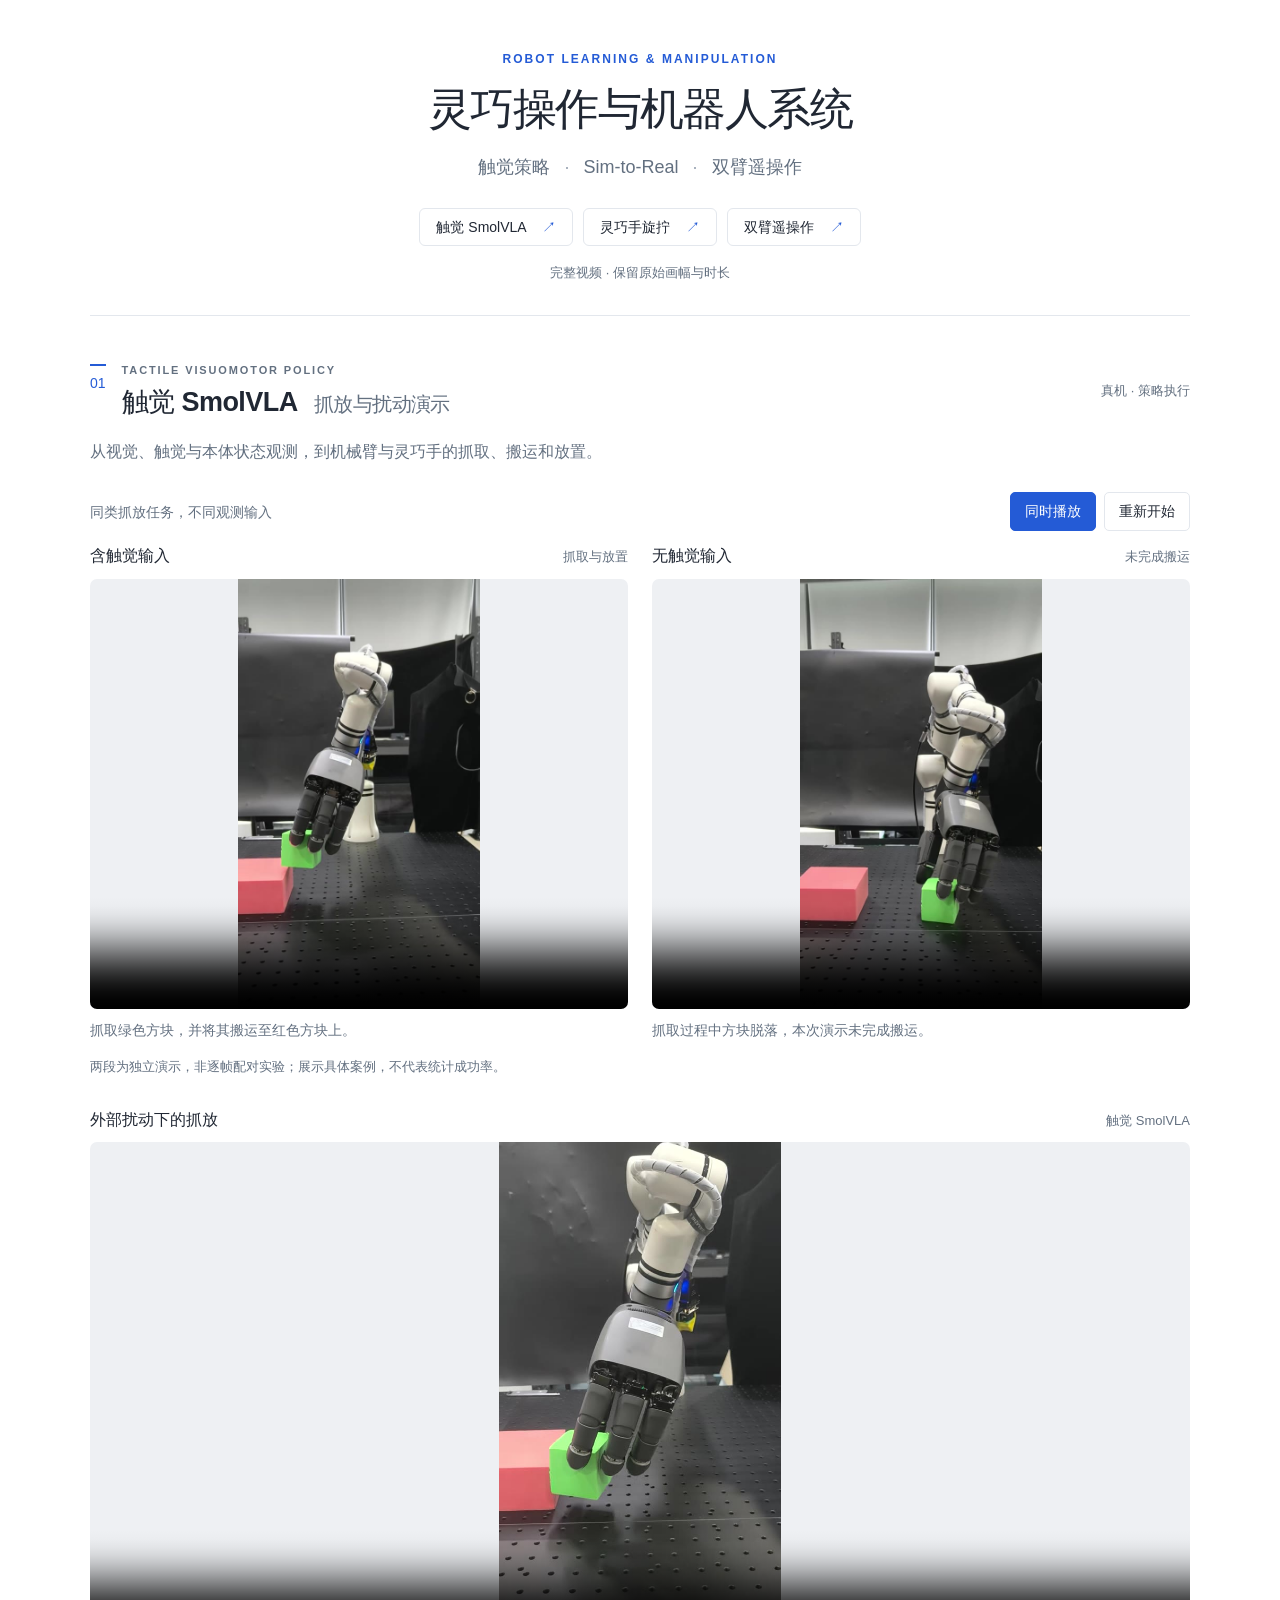
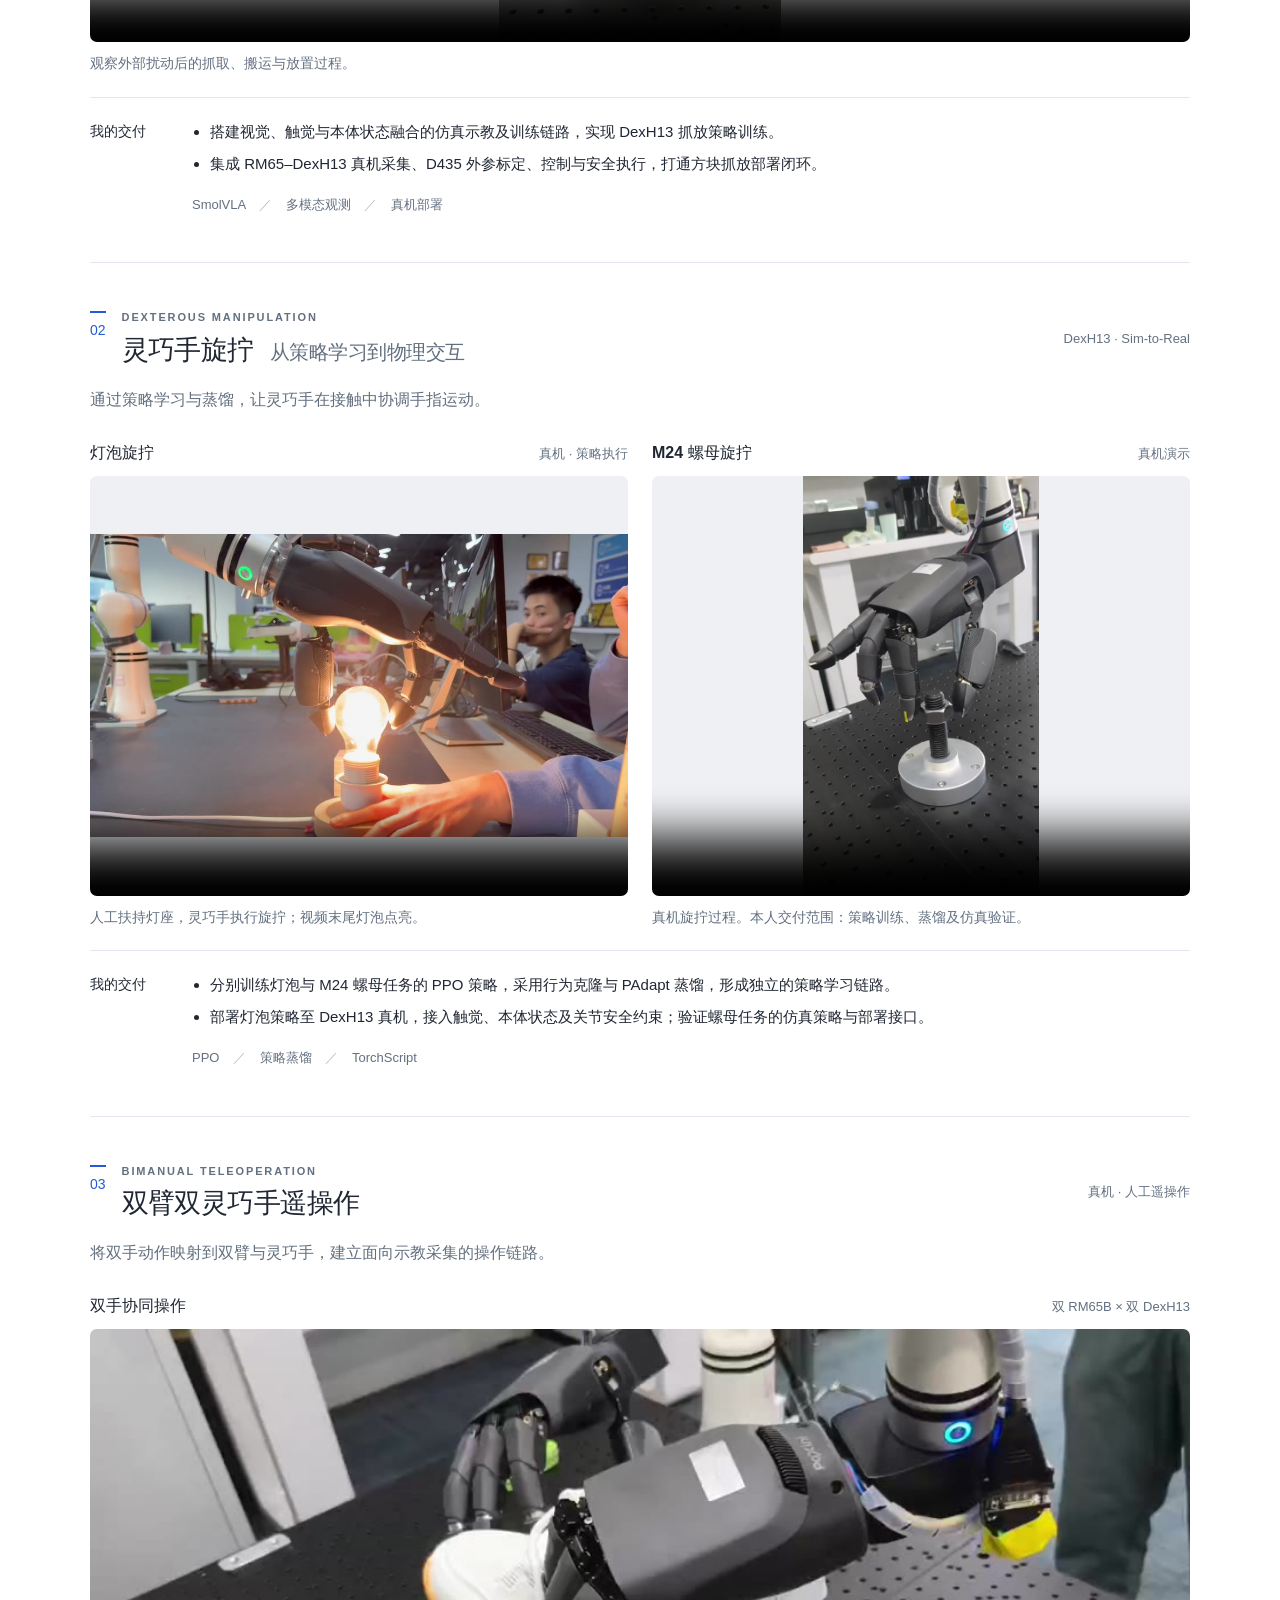
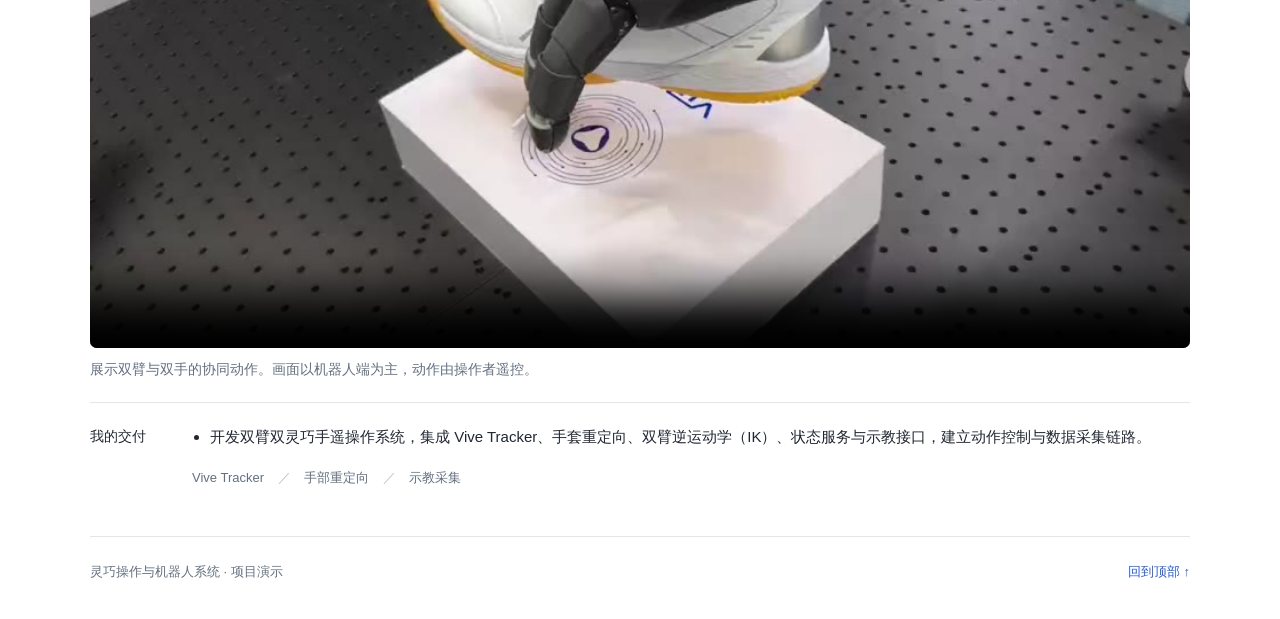
==== public/index.html @ 0555392b "Add complete robotics video showcase" ====
<!doctype html>
<html lang="zh-CN">
<head>
  <meta charset="utf-8">
  <meta name="viewport" content="width=device-width, initial-scale=1">
  <meta name="description" content="触觉 SmolVLA、灵巧手旋拧与双臂遥操作的机器人项目视频演示。">
  <meta name="theme-color" content="#ffffff">
  <title>灵巧操作与机器人系统 · 项目演示</title>
  <link rel="icon" href="data:,">
  <link rel="stylesheet" href="styles.css">
  <script src="app.js" defer></script>
</head>
<body>
<a class="skip" href="#main">跳至项目视频</a>
<header class="hero" id="top">
  <p class="eyebrow">ROBOT LEARNING &amp; MANIPULATION</p>
  <h1>灵巧操作与机器人系统</h1>
  <p class="subtitle">触觉策略 <span>·</span> Sim-to-Real <span>·</span> 双臂遥操作</p>
  <nav aria-label="项目导航">
    <a href="#tactile">触觉 SmolVLA <span aria-hidden="true">↗</span></a>
    <a href="#dexterity">灵巧手旋拧 <span aria-hidden="true">↗</span></a>
    <a href="#teleoperation">双臂遥操作 <span aria-hidden="true">↗</span></a>
  </nav>
  <p class="full-video-note">完整视频 · 保留原始画幅与时长</p>
</header>
<main id="main">
<section id="tactile" aria-labelledby="tactile-title">
  <div class="section-heading"><span class="section-number" aria-hidden="true">01</span><div><p class="eyebrow">TACTILE VISUOMOTOR POLICY</p><h2 id="tactile-title">触觉 SmolVLA<span class="title-detail">抓放与扰动演示</span></h2></div><span class="context">真机 · 策略执行</span></div>
  <p class="intro">从视觉、触觉与本体状态观测，到机械臂与灵巧手的抓取、搬运和放置。</p>
  <div class="comparison-toolbar"><p>同类抓放任务，不同观测输入</p><div class="comparison-controls" hidden><button type="button" id="compare-play">同时播放</button><button type="button" id="compare-restart" class="secondary">重新开始</button></div></div>
  <div class="video-grid comparison">
    <figure>
      <figcaption class="video-heading"><h3>含触觉输入</h3><span>抓取与放置</span></figcaption>
      <div class="video-shell portrait"><video id="tactile-video" controls muted playsinline preload="none" poster="assets/tactile.jpg" aria-label="含触觉输入的真机抓放演示" src="assets/tactile.mp4"><track kind="captions" src="assets/tactile.vtt" srclang="zh" label="中文说明" default></video></div>
      <p class="caption">抓取绿色方块，并将其搬运至红色方块上。</p>
    </figure>
    <figure>
      <figcaption class="video-heading"><h3>无触觉输入</h3><span>未完成搬运</span></figcaption>
      <div class="video-shell portrait"><video id="vision-video" controls muted playsinline preload="none" poster="assets/vision.jpg" aria-label="无触觉输入的真机抓放演示" src="assets/vision.mp4"><track kind="captions" src="assets/vision.vtt" srclang="zh" label="中文说明" default></video></div>
      <p class="caption">抓取过程中方块脱落，本次演示未完成搬运。</p>
    </figure>
  </div>
  <p class="comparison-note" id="compare-status" role="status">两段为独立演示，非逐帧配对实验；展示具体案例，不代表统计成功率。</p>
  <figure class="wide-figure perturbation">
    <figcaption class="video-heading"><h3>外部扰动下的抓放</h3><span>触觉 SmolVLA</span></figcaption>
    <div class="video-shell tall-wide"><video controls muted playsinline preload="none" poster="assets/perturbation.jpg" aria-label="触觉策略外部扰动演示" src="assets/perturbation.mp4"><track kind="captions" src="assets/perturbation.vtt" srclang="zh" label="中文说明" default></video></div>
    <p class="caption">观察外部扰动后的抓取、搬运与放置过程。</p>
  </figure>
  <div class="contribution"><h3>我的交付</h3><ul><li>搭建视觉、触觉与本体状态融合的仿真示教及训练链路，实现 DexH13 抓放策略训练。</li><li>集成 RM65–DexH13 真机采集、D435 外参标定、控制与安全执行，打通方块抓放部署闭环。</li></ul></div>
  <p class="tech">SmolVLA <span>／</span> 多模态观测 <span>／</span> 真机部署</p>
</section>
<section id="dexterity" aria-labelledby="dexterity-title">
  <div class="section-heading"><span class="section-number" aria-hidden="true">02</span><div><p class="eyebrow">DEXTEROUS MANIPULATION</p><h2 id="dexterity-title">灵巧手旋拧<span class="title-detail">从策略学习到物理交互</span></h2></div><span class="context">DexH13 · Sim-to-Real</span></div>
  <p class="intro">通过策略学习与蒸馏，让灵巧手在接触中协调手指运动。</p>
  <div class="video-grid manipulation">
    <figure>
      <figcaption class="video-heading"><h3>灯泡旋拧</h3><span>真机 · 策略执行</span></figcaption>
      <div class="video-shell landscape"><video controls muted playsinline preload="none" poster="assets/bulb.jpg" aria-label="灵巧手真机灯泡旋拧演示" src="assets/bulb.mp4"><track kind="captions" src="assets/bulb.vtt" srclang="zh" label="中文说明" default></video></div>
      <p class="caption">人工扶持灯座，灵巧手执行旋拧；视频末尾灯泡点亮。</p>
    </figure>
    <figure>
      <figcaption class="video-heading"><h3>M24 螺母旋拧</h3><span>真机演示</span></figcaption>
      <div class="video-shell portrait"><video controls muted playsinline preload="none" poster="assets/nut.jpg" aria-label="M24 螺母真机旋拧演示" src="assets/nut.mp4"><track kind="captions" src="assets/nut.vtt" srclang="zh" label="中文说明" default></video></div>
      <p class="caption">真机旋拧过程。本人交付范围：策略训练、蒸馏及仿真验证。</p>
    </figure>
  </div>
  <div class="contribution"><h3>我的交付</h3><ul><li>分别训练灯泡与 M24 螺母任务的 PPO 策略，采用行为克隆与 PAdapt 蒸馏，形成独立的策略学习链路。</li><li id="rotation-delivery">部署灯泡策略至 DexH13 真机，接入触觉、本体状态及关节安全约束；验证螺母任务的仿真策略与部署接口。</li></ul></div>
  <p class="tech">PPO <span>／</span> 策略蒸馏 <span>／</span> TorchScript</p>
</section>
<section id="teleoperation" aria-labelledby="teleop-title">
  <div class="section-heading"><span class="section-number" aria-hidden="true">03</span><div><p class="eyebrow">BIMANUAL TELEOPERATION</p><h2 id="teleop-title">双臂双灵巧手遥操作</h2></div><span class="context">真机 · 人工遥操作</span></div>
  <p class="intro">将双手动作映射到双臂与灵巧手，建立面向示教采集的操作链路。</p>
  <figure class="wide-figure"><figcaption class="video-heading"><h3>双手协同操作</h3><span>双 RM65B × 双 DexH13</span></figcaption><div class="video-shell landscape"><video controls muted playsinline preload="none" poster="assets/teleop.jpg" aria-label="双臂双灵巧手人工遥操作演示" src="assets/teleop.mp4"><track kind="captions" src="assets/teleop.vtt" srclang="zh" label="中文说明" default></video></div><p class="caption">展示双臂与双手的协同动作。画面以机器人端为主，动作由操作者遥控。</p></figure>
  <div class="contribution"><h3>我的交付</h3><ul><li>开发双臂双灵巧手遥操作系统，集成 Vive Tracker、手套重定向、双臂逆运动学（IK）、状态服务与示教接口，建立动作控制与数据采集链路。</li></ul></div>
  <p class="tech">Vive Tracker <span>／</span> 手部重定向 <span>／</span> 示教采集</p>
</section>
</main>
<footer><span>灵巧操作与机器人系统 · 项目演示</span><a href="#top">回到顶部 ↑</a></footer>
</body>
</html>
---- public/styles.css ----
:root{color-scheme:light;--ink:#202733;--muted:#637080;--blue:#245bd6;--line:#e3e7ed;--soft:#f4f6f9;font-family:-apple-system,BlinkMacSystemFont,"Segoe UI","PingFang SC","Microsoft YaHei",sans-serif;color:var(--ink);background:#fff;font-synthesis:none}
*{box-sizing:border-box}html{scroll-behavior:smooth;scroll-padding-top:24px}body{margin:0;font-size:16px;line-height:1.75}a{color:var(--blue);text-decoration:none}a:hover{text-decoration:underline}button,a,video{outline-offset:5px}:focus-visible{outline:3px solid var(--blue)}.skip{position:absolute;left:16px;top:-80px;background:#fff;padding:10px;z-index:10}.skip:focus{top:12px}.hero,main,footer{width:min(1100px,calc(100% - 64px));margin-inline:auto}.hero{text-align:center;padding:49px 0 42px;border-bottom:1px solid var(--line)}.eyebrow{font-size:12px;letter-spacing:.17em;font-weight:650;color:var(--muted);margin:0 0 10px}.hero .eyebrow{color:var(--blue);font-size:12px}h1{font-size:clamp(29px,4vw,44px);line-height:1.3;letter-spacing:-.035em;margin:0;font-weight:720}.subtitle{color:var(--muted);font-size:18px;margin:15px 0 24px}.subtitle span{margin:0 9px;color:#9ca6b4}nav{display:flex;justify-content:center;flex-wrap:wrap;gap:10px}nav a{border:1px solid var(--line);border-radius:6px;padding:6px 16px;color:var(--ink);font-size:14px;transition:border-color .15s,background .15s}nav a:hover{border-color:#a7bdf0;background:#f6f9ff;text-decoration:none}nav span{color:var(--blue);margin-left:12px}section{padding:45px 0 46px;border-bottom:1px solid var(--line);scroll-margin-top:12px}.section-heading{display:flex;gap:16px;align-items:center}.section-number{font-size:14px;font-variant-numeric:tabular-nums;color:var(--blue);border-top:2px solid var(--blue);align-self:flex-start;padding-top:5px;margin-top:3px}.section-heading .eyebrow{margin-bottom:3px;font-size:11px}h2{font-size:27px;line-height:1.45;letter-spacing:-.02em;margin:0;font-weight:680}.title-detail{display:inline-block;font-size:20px;font-weight:450;color:var(--muted);margin-left:16px}.context{margin-left:auto;white-space:nowrap;font-size:13px;color:var(--muted)}.intro{color:var(--muted);margin:16px 0 26px}.comparison-toolbar{display:flex;justify-content:space-between;align-items:center;gap:16px;margin-bottom:12px}.comparison-toolbar p{font-size:14px;color:var(--muted);margin:0}.comparison-controls{display:flex;gap:8px}[hidden]{display:none!important}button{font:inherit;font-size:14px;line-height:1.5;background:var(--blue);color:#fff;border:1px solid var(--blue);border-radius:5px;padding:8px 14px;cursor:pointer}button:hover{background:#1747b7}button.secondary{background:#fff;color:var(--ink);border-color:var(--line)}button.secondary:hover{background:var(--soft)}button:disabled{opacity:.6;cursor:wait}.video-grid{display:grid;grid-template-columns:1fr 1fr;gap:24px}figure{margin:0;min-width:0}.video-heading{display:flex;justify-content:space-between;align-items:baseline;gap:12px;margin:0 0 10px}h3{font-size:16px;line-height:1.6;margin:0;font-weight:650}.video-heading span{font-size:13px;color:var(--muted)}.video-shell{overflow:hidden;border-radius:7px;background:#eef0f3;position:relative;line-height:0}.video-shell video{display:block;width:100%;height:100%;object-fit:contain;background:#eef0f3}.portrait{height:430px}.landscape{aspect-ratio:16/9}.tall-wide{height:500px}.video-shell video::cue{font-size:15px;background:rgba(15,20,28,.78);color:white}.caption{font-size:14px;color:var(--muted);line-height:1.7;margin:10px 0 0}.comparison-note{font-size:13px;color:var(--muted);margin:13px 0 28px}.perturbation{margin-top:24px}.contribution{display:grid;grid-template-columns:86px 1fr;gap:16px;padding:20px 0 0;margin-top:21px;border-top:1px solid var(--line)}.contribution h3{font-size:14px;padding-top:2px}.contribution ul{margin:0;padding-left:18px;font-size:15px;line-height:1.85}.contribution li+li{margin-top:4px}.tech{font-size:13px;color:var(--muted);margin:16px 0 0 102px}.tech span{color:#b2bac6;margin:0 10px}.manipulation:has(>figure:only-child){grid-template-columns:1fr}.manipulation .video-shell{height:420px;aspect-ratio:auto}.media-error{font-size:14px;line-height:1.7;color:#9b2939;background:#fff5f5;padding:10px;border-radius:5px;margin:8px 0}footer{padding:24px 0 35px;display:flex;justify-content:space-between;gap:16px;color:var(--muted);font-size:13px}
@media(min-width:1500px){.portrait{height:470px}}
@media(max-width:850px){.context{display:none}.title-detail{display:block;margin:3px 0 0;font-size:17px}h2{font-size:24px}.portrait{height:380px}}
@media(max-width:600px){.hero,main,footer{width:calc(100% - 36px)}.hero{padding:34px 0 30px}.hero .eyebrow{font-size:10px;letter-spacing:.12em}.subtitle{font-size:15px;margin:13px 0 20px}.subtitle span{margin:0 4px}nav{gap:7px}nav a{font-size:13px;padding:6px 9px}nav span{margin-left:5px}section{padding:30px 0}.section-heading{gap:11px}.intro{font-size:15px;margin:14px 0 20px}.comparison-toolbar{align-items:flex-start;flex-direction:column;gap:10px}.video-grid{grid-template-columns:1fr;gap:23px}.portrait{height:auto;aspect-ratio:9/16;max-height:560px}.tall-wide{height:auto;aspect-ratio:9/16;max-height:560px}.manipulation .video-shell{height:auto;aspect-ratio:16/9}.manipulation .video-shell.portrait{aspect-ratio:9/16}.contribution{grid-template-columns:1fr;gap:7px}.tech{margin-left:0}.tech span{margin:0 5px}footer{font-size:12px;flex-wrap:wrap}.video-heading span{font-size:12px}}
@media(prefers-reduced-motion:reduce){html{scroll-behavior:auto}*{transition:none!important}}

.full-video-note{font-size:13px;color:var(--muted);margin:16px 0 -12px}
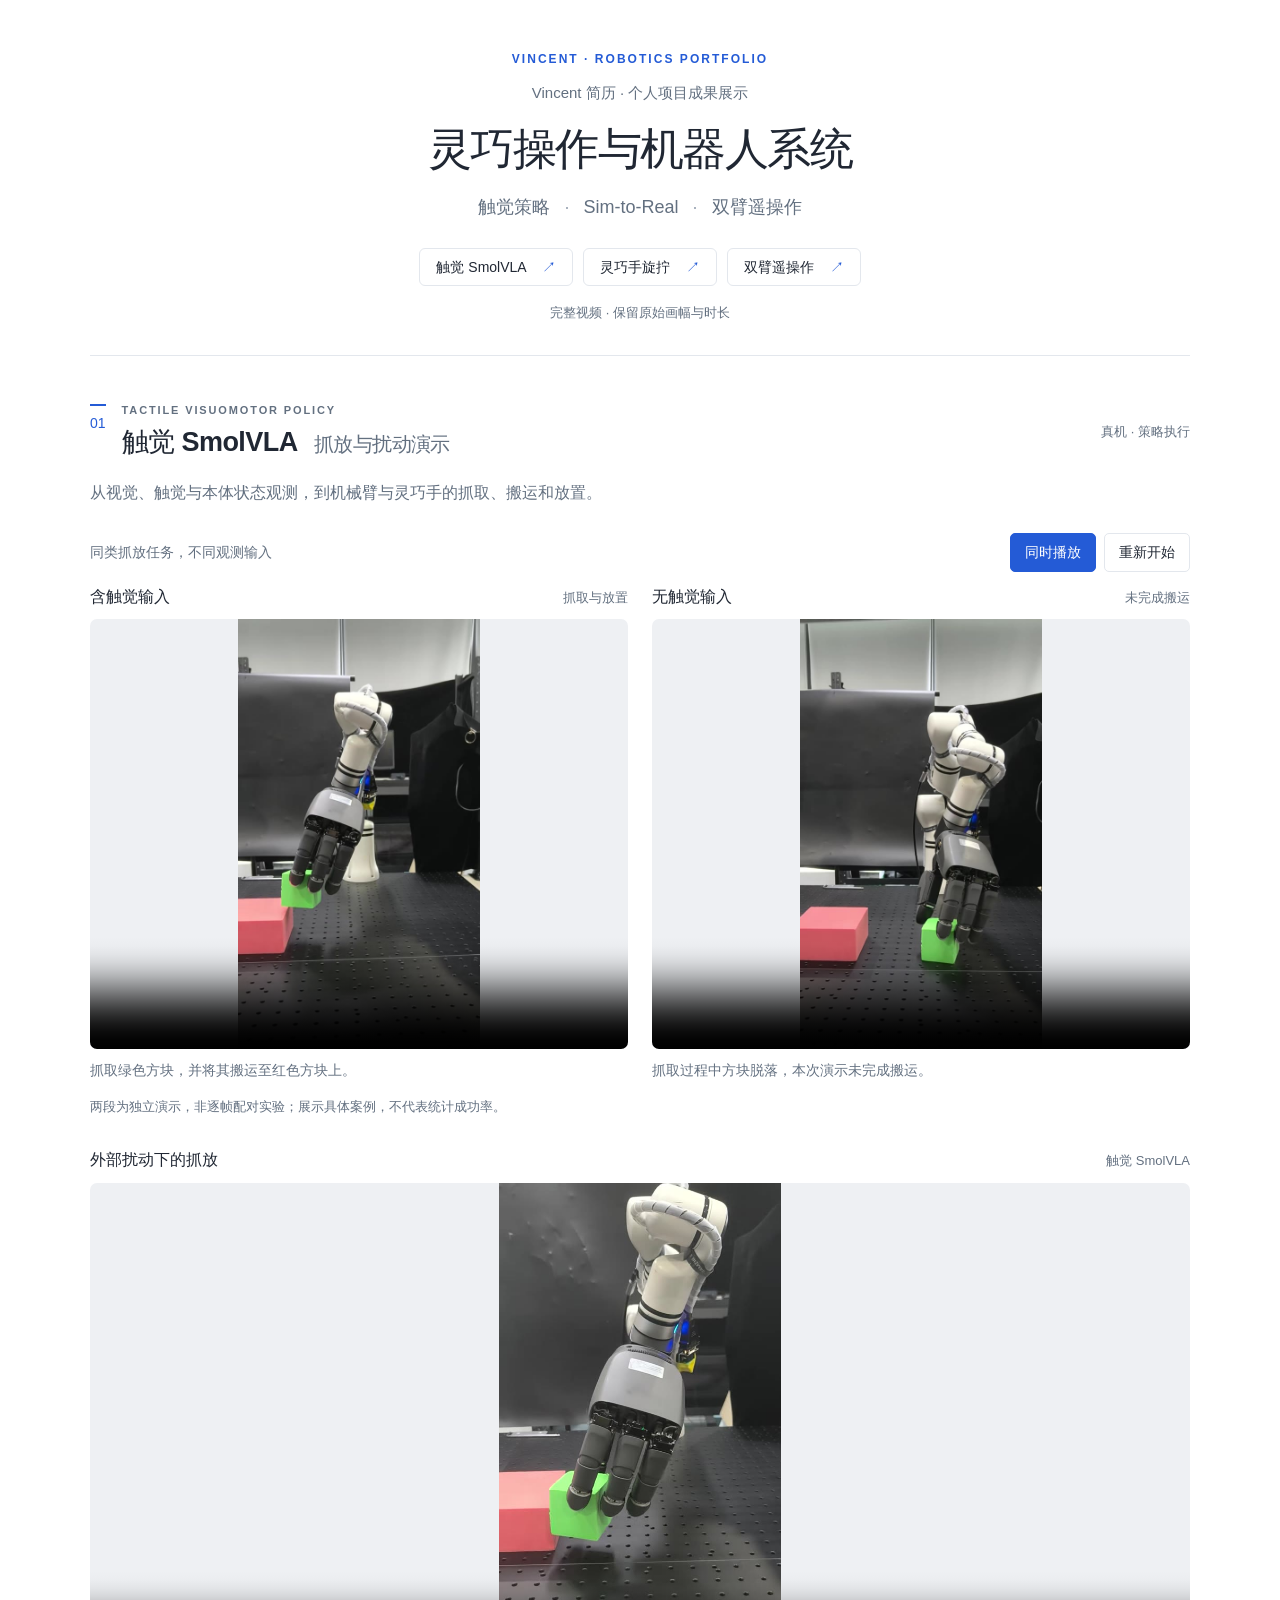
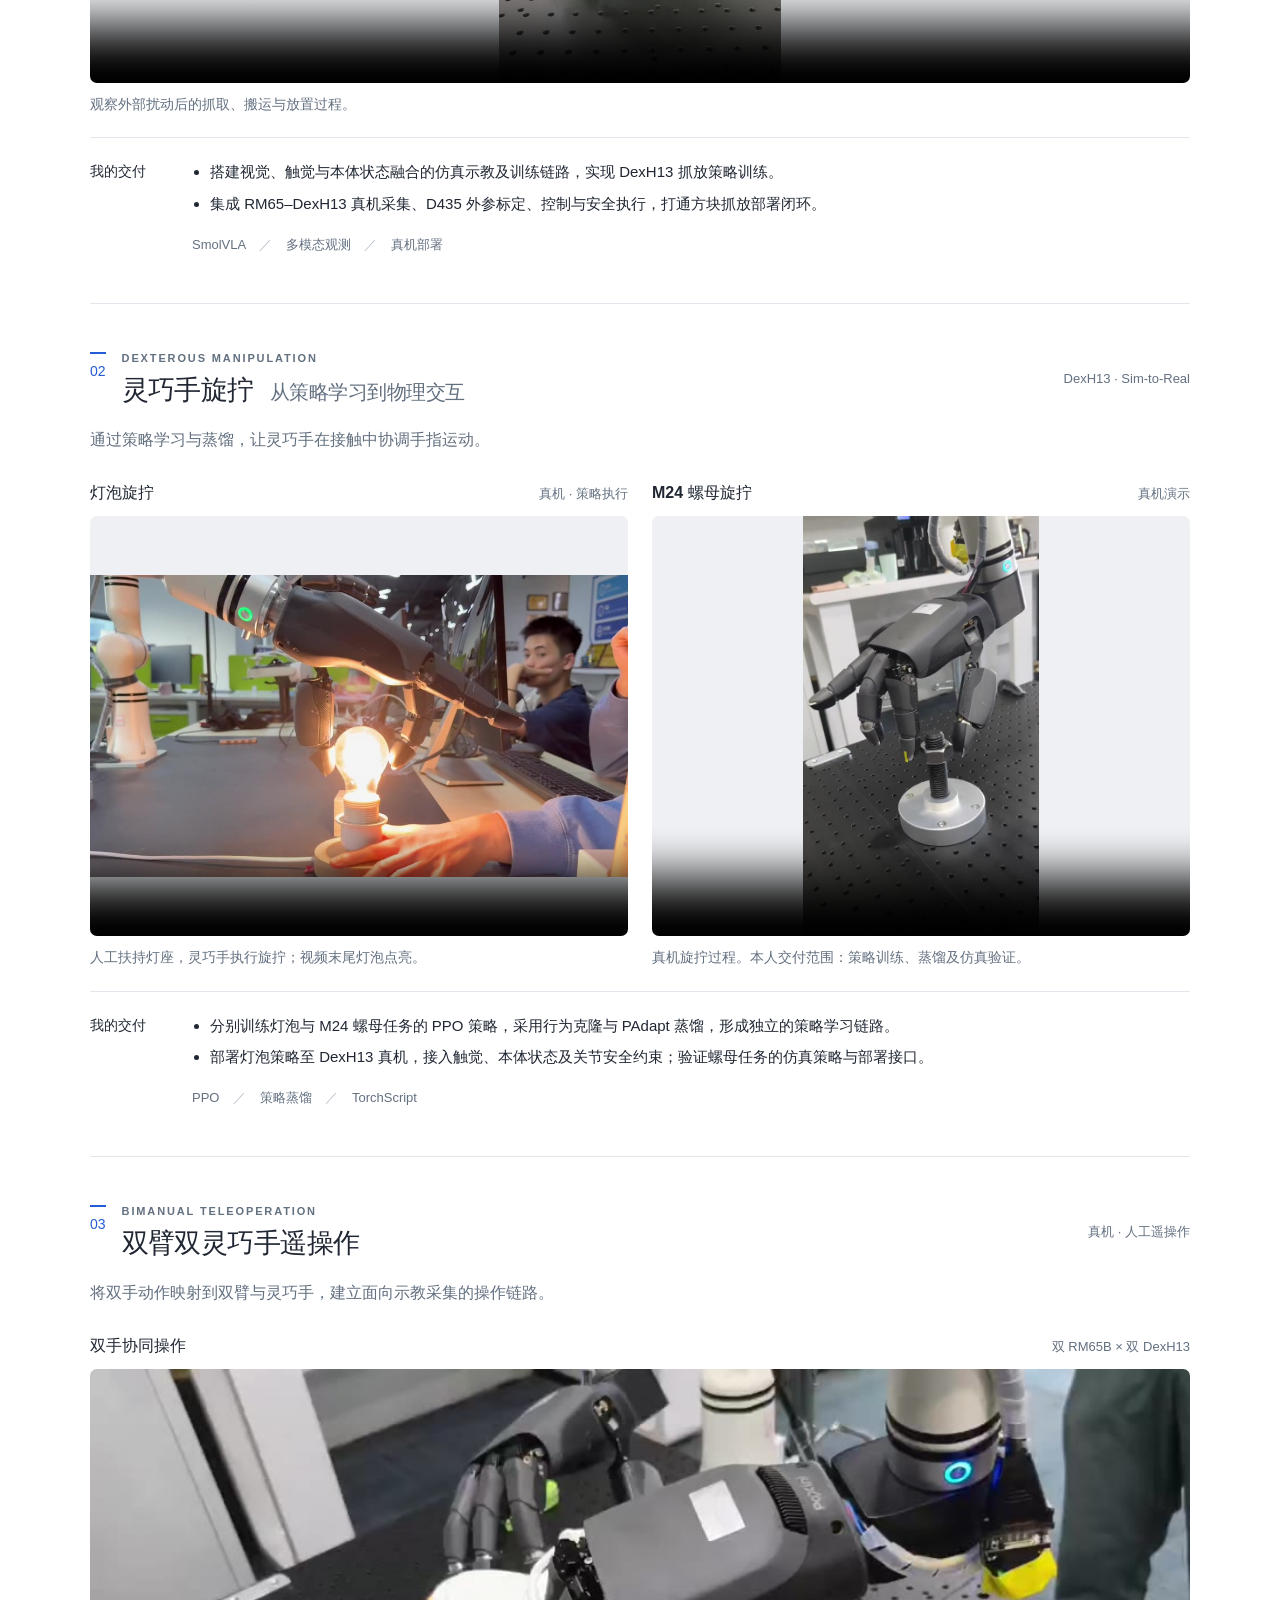
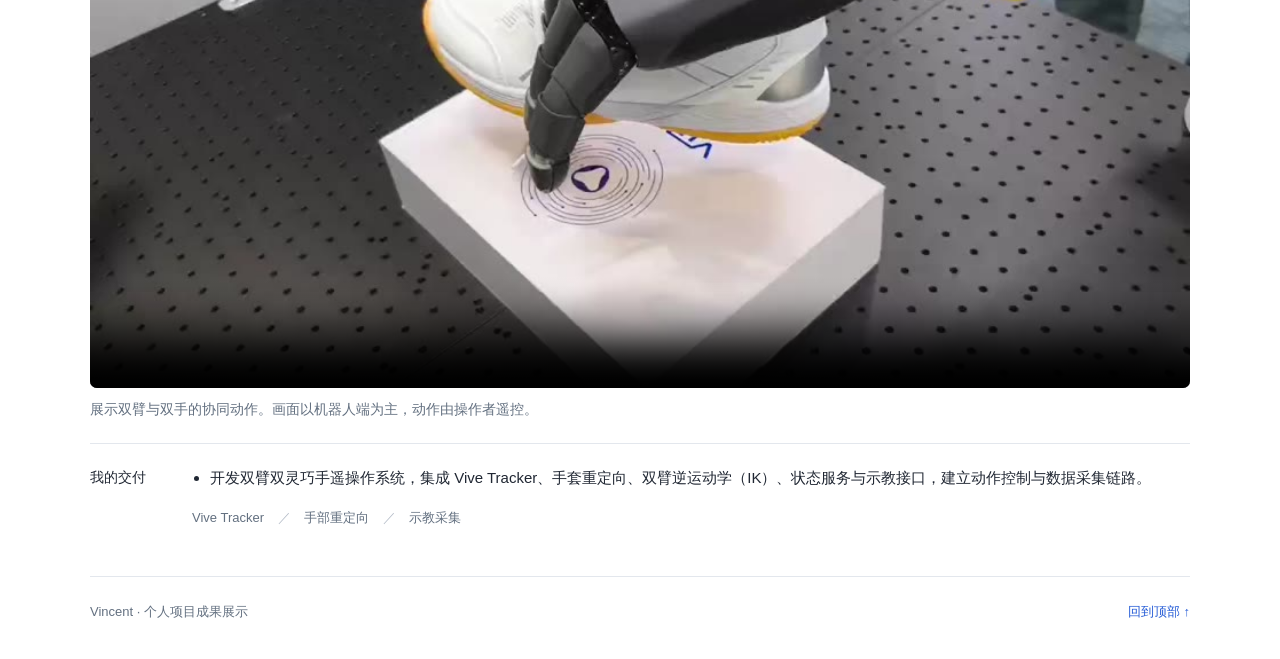
==== commit cee49356: "Identify Vincent portfolio and separate private source from public Pages deployment" ====
--- a/public/index.html
+++ b/public/index.html
@@ -3,9 +3,9 @@
 <head>
   <meta charset="utf-8">
   <meta name="viewport" content="width=device-width, initial-scale=1">
-  <meta name="description" content="触觉 SmolVLA、灵巧手旋拧与双臂遥操作的机器人项目视频演示。">
+  <meta name="description" content="Vincent 的简历个人项目成果展示：触觉 SmolVLA、灵巧手旋拧与双臂遥操作完整视频及个人技术交付。">
   <meta name="theme-color" content="#ffffff">
-  <title>灵巧操作与机器人系统 · 项目演示</title>
+  <title>Vincent 的简历 · 个人项目成果展示</title>
   <link rel="icon" href="data:,">
   <link rel="stylesheet" href="styles.css">
   <script src="app.js" defer></script>
@@ -13,7 +13,8 @@
 <body>
 <a class="skip" href="#main">跳至项目视频</a>
 <header class="hero" id="top">
-  <p class="eyebrow">ROBOT LEARNING &amp; MANIPULATION</p>
+  <p class="eyebrow">VINCENT · ROBOTICS PORTFOLIO</p>
+  <p class="portfolio-owner">Vincent 简历 · 个人项目成果展示</p>
   <h1>灵巧操作与机器人系统</h1>
   <p class="subtitle">触觉策略 <span>·</span> Sim-to-Real <span>·</span> 双臂遥操作</p>
   <nav aria-label="项目导航">
@@ -75,6 +76,6 @@
   <p class="tech">Vive Tracker <span>／</span> 手部重定向 <span>／</span> 示教采集</p>
 </section>
 </main>
-<footer><span>灵巧操作与机器人系统 · 项目演示</span><a href="#top">回到顶部 ↑</a></footer>
+<footer><span>Vincent · 个人项目成果展示</span><a href="#top">回到顶部 ↑</a></footer>
 </body>
 </html>
--- a/public/styles.css
+++ b/public/styles.css
@@ -6,3 +6,5 @@
 @media(prefers-reduced-motion:reduce){html{scroll-behavior:auto}*{transition:none!important}}
 
 .full-video-note{font-size:13px;color:var(--muted);margin:16px 0 -12px}
+
+.portfolio-owner{font-size:15px;color:var(--muted);margin:0 0 14px}
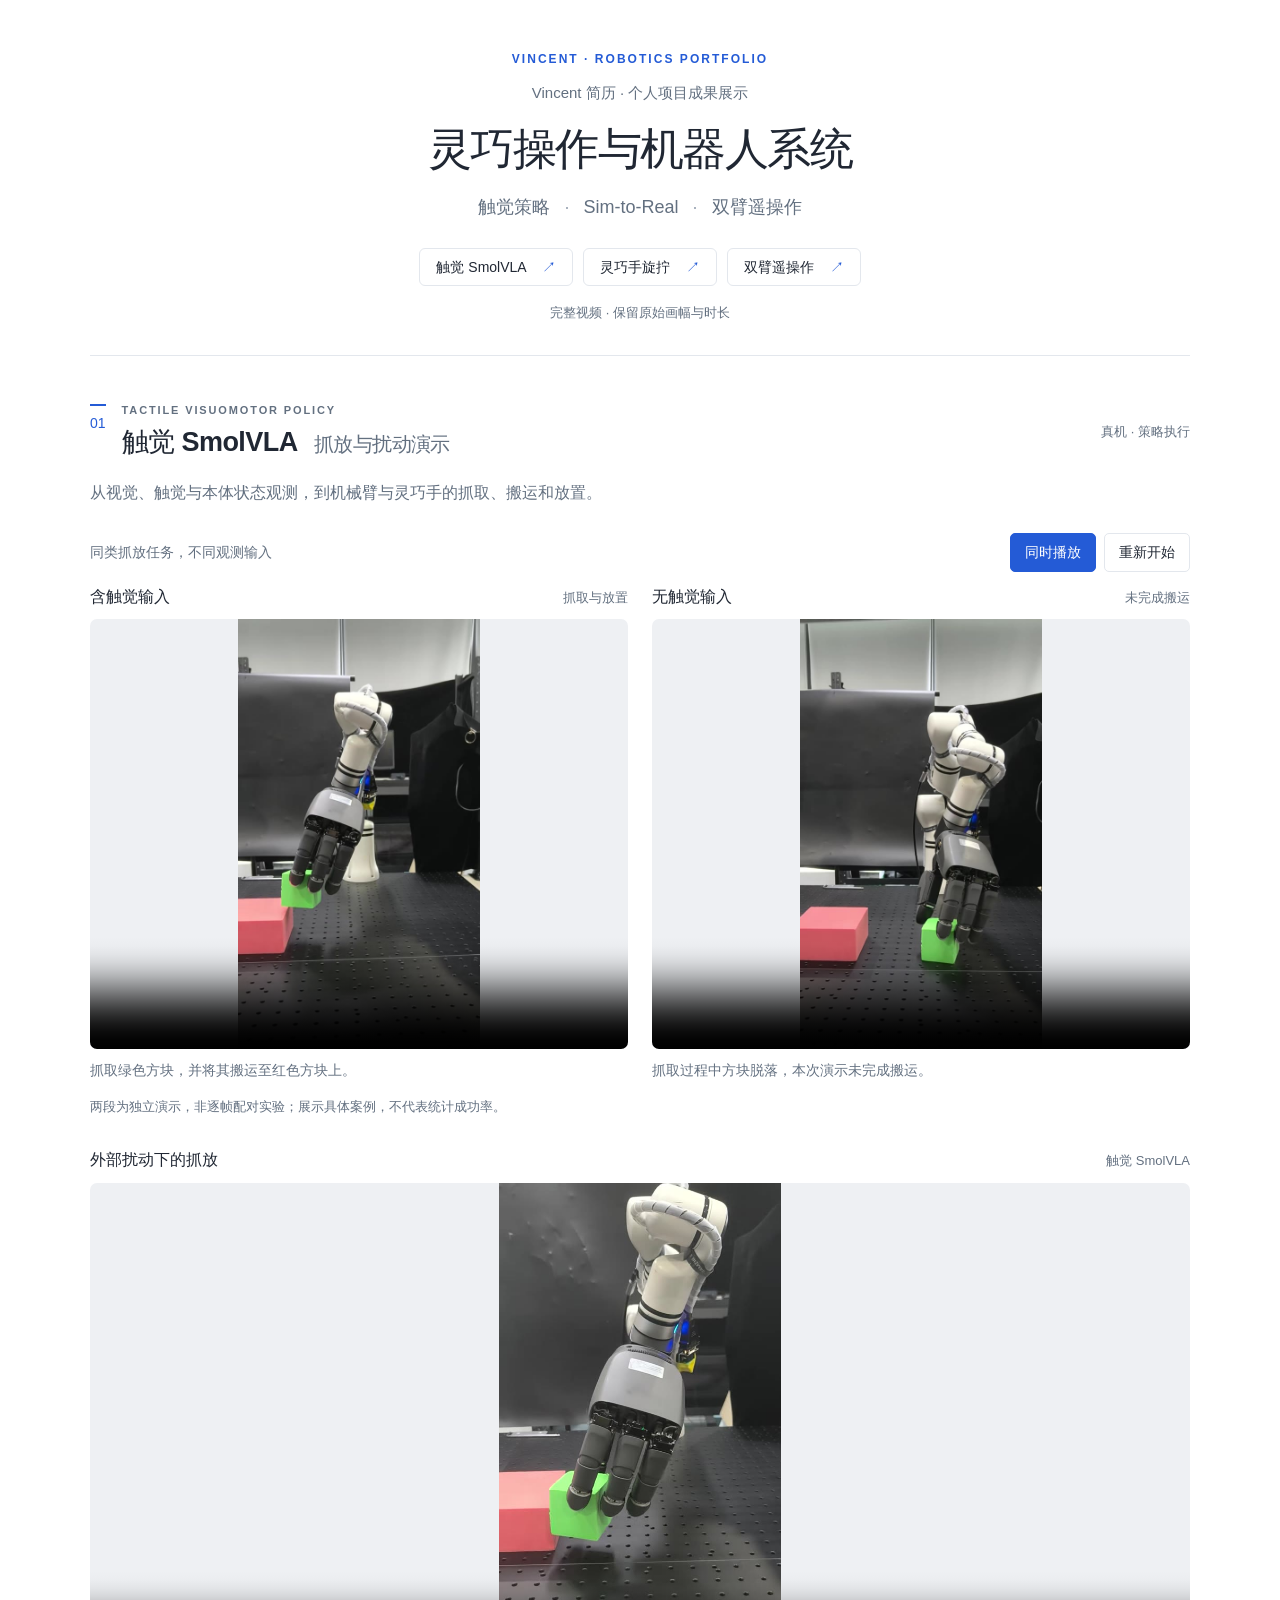
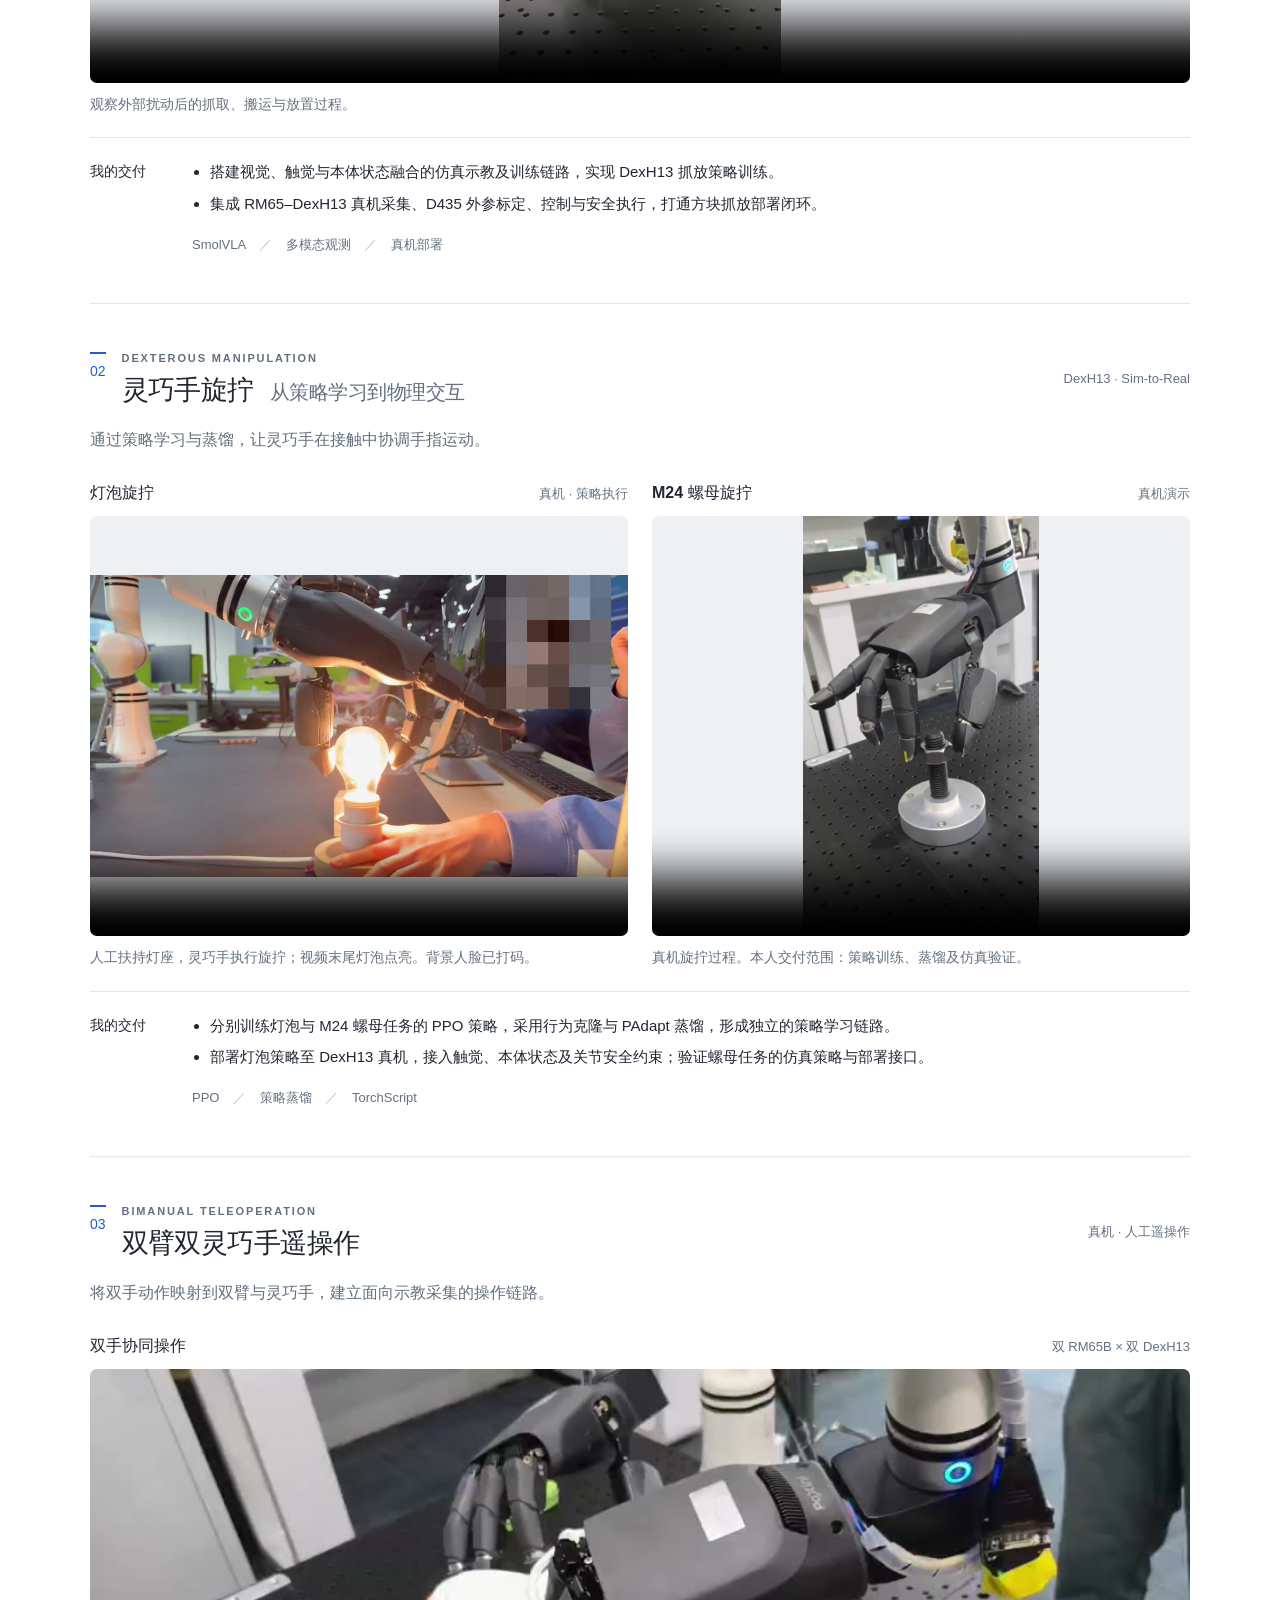
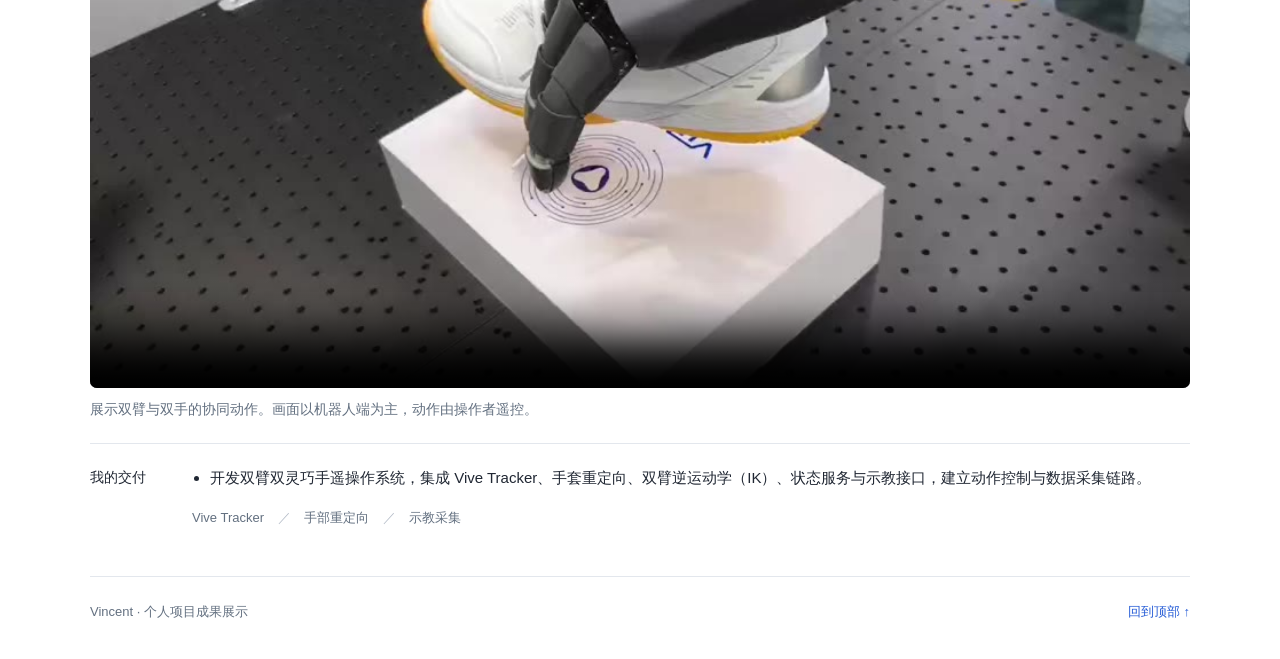
==== commit 3ab6e147: "Redact background face throughout bulb demo and poster" ====
--- a/public/index.html
+++ b/public/index.html
@@ -56,8 +56,8 @@
   <div class="video-grid manipulation">
     <figure>
       <figcaption class="video-heading"><h3>灯泡旋拧</h3><span>真机 · 策略执行</span></figcaption>
-      <div class="video-shell landscape"><video controls muted playsinline preload="none" poster="assets/bulb.jpg" aria-label="灵巧手真机灯泡旋拧演示" src="assets/bulb.mp4"><track kind="captions" src="assets/bulb.vtt" srclang="zh" label="中文说明" default></video></div>
-      <p class="caption">人工扶持灯座，灵巧手执行旋拧；视频末尾灯泡点亮。</p>
+      <div class="video-shell landscape"><video controls muted playsinline preload="none" poster="assets/bulb.jpg?v=face-redacted-1" aria-label="灵巧手真机灯泡旋拧演示" src="assets/bulb.mp4?v=face-redacted-1"><track kind="captions" src="assets/bulb.vtt" srclang="zh" label="中文说明" default></video></div>
+      <p class="caption">人工扶持灯座，灵巧手执行旋拧；视频末尾灯泡点亮。背景人脸已打码。</p>
     </figure>
     <figure>
       <figcaption class="video-heading"><h3>M24 螺母旋拧</h3><span>真机演示</span></figcaption>
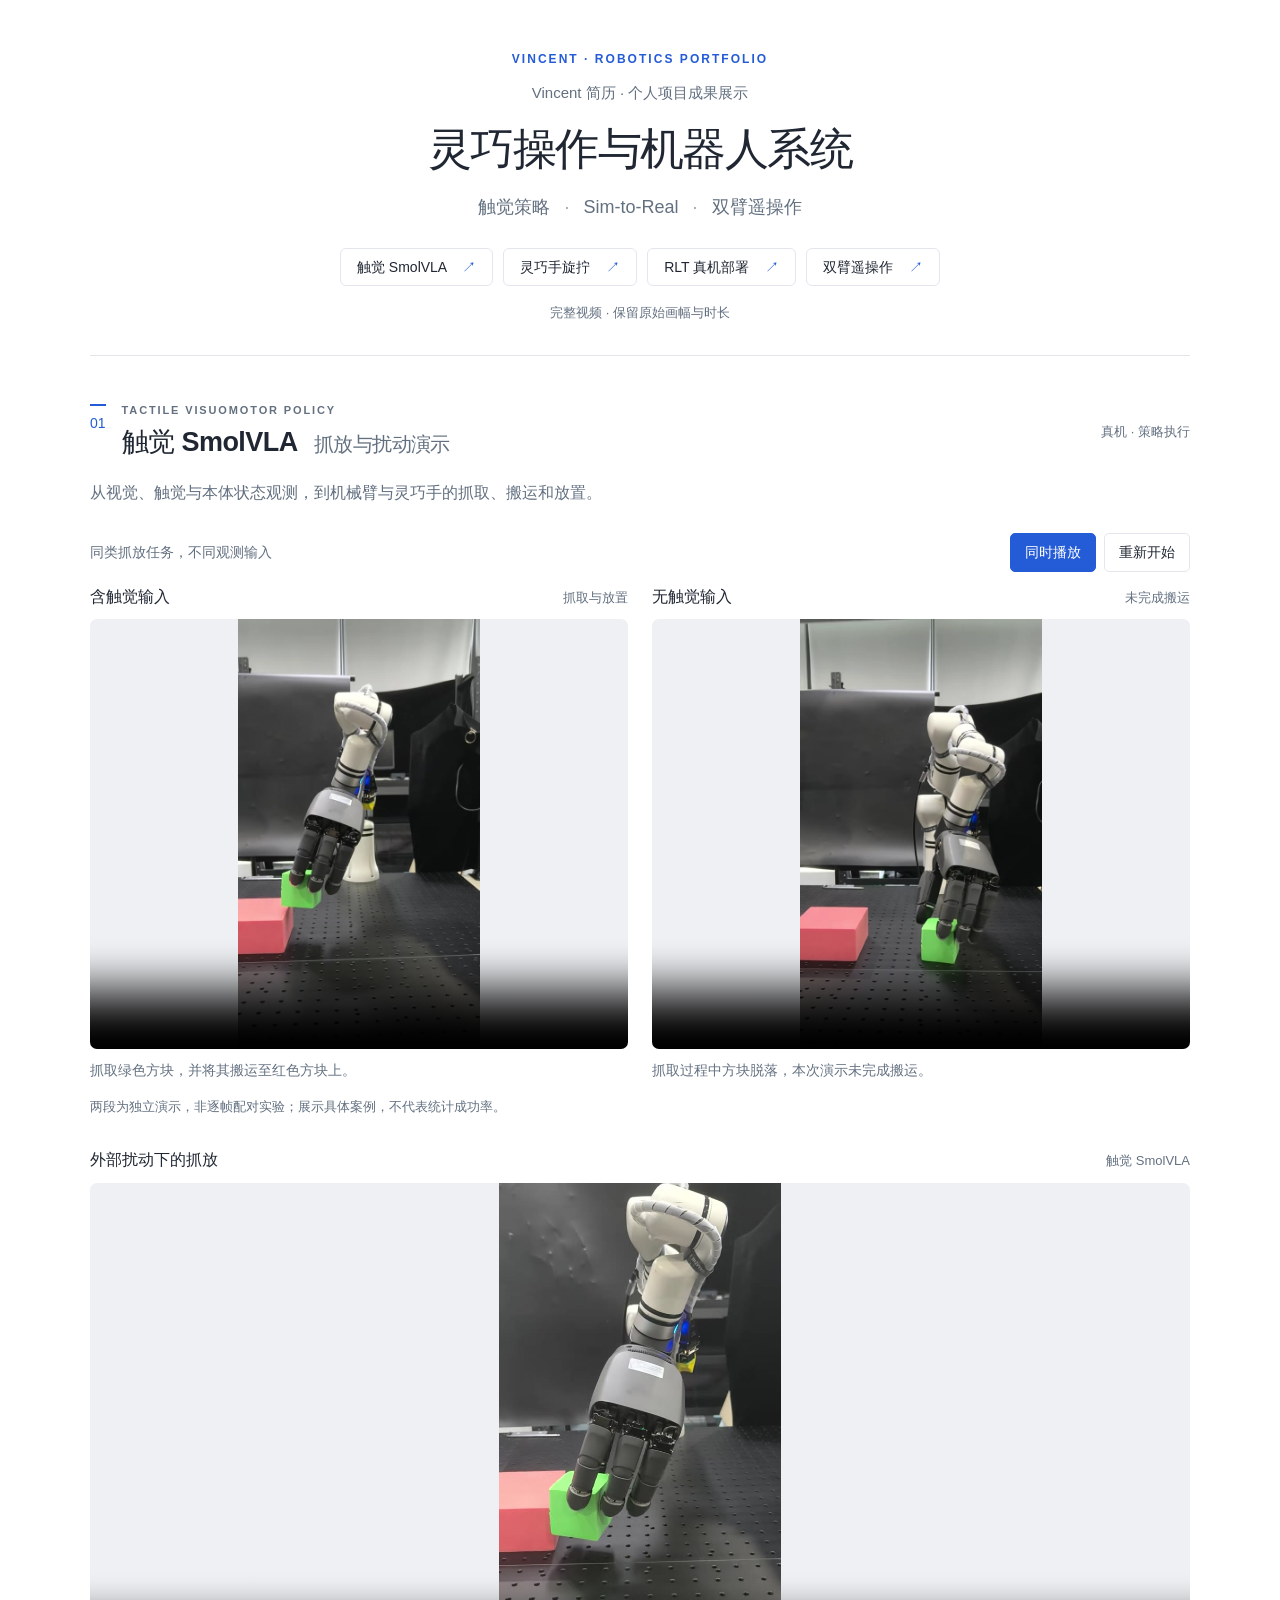
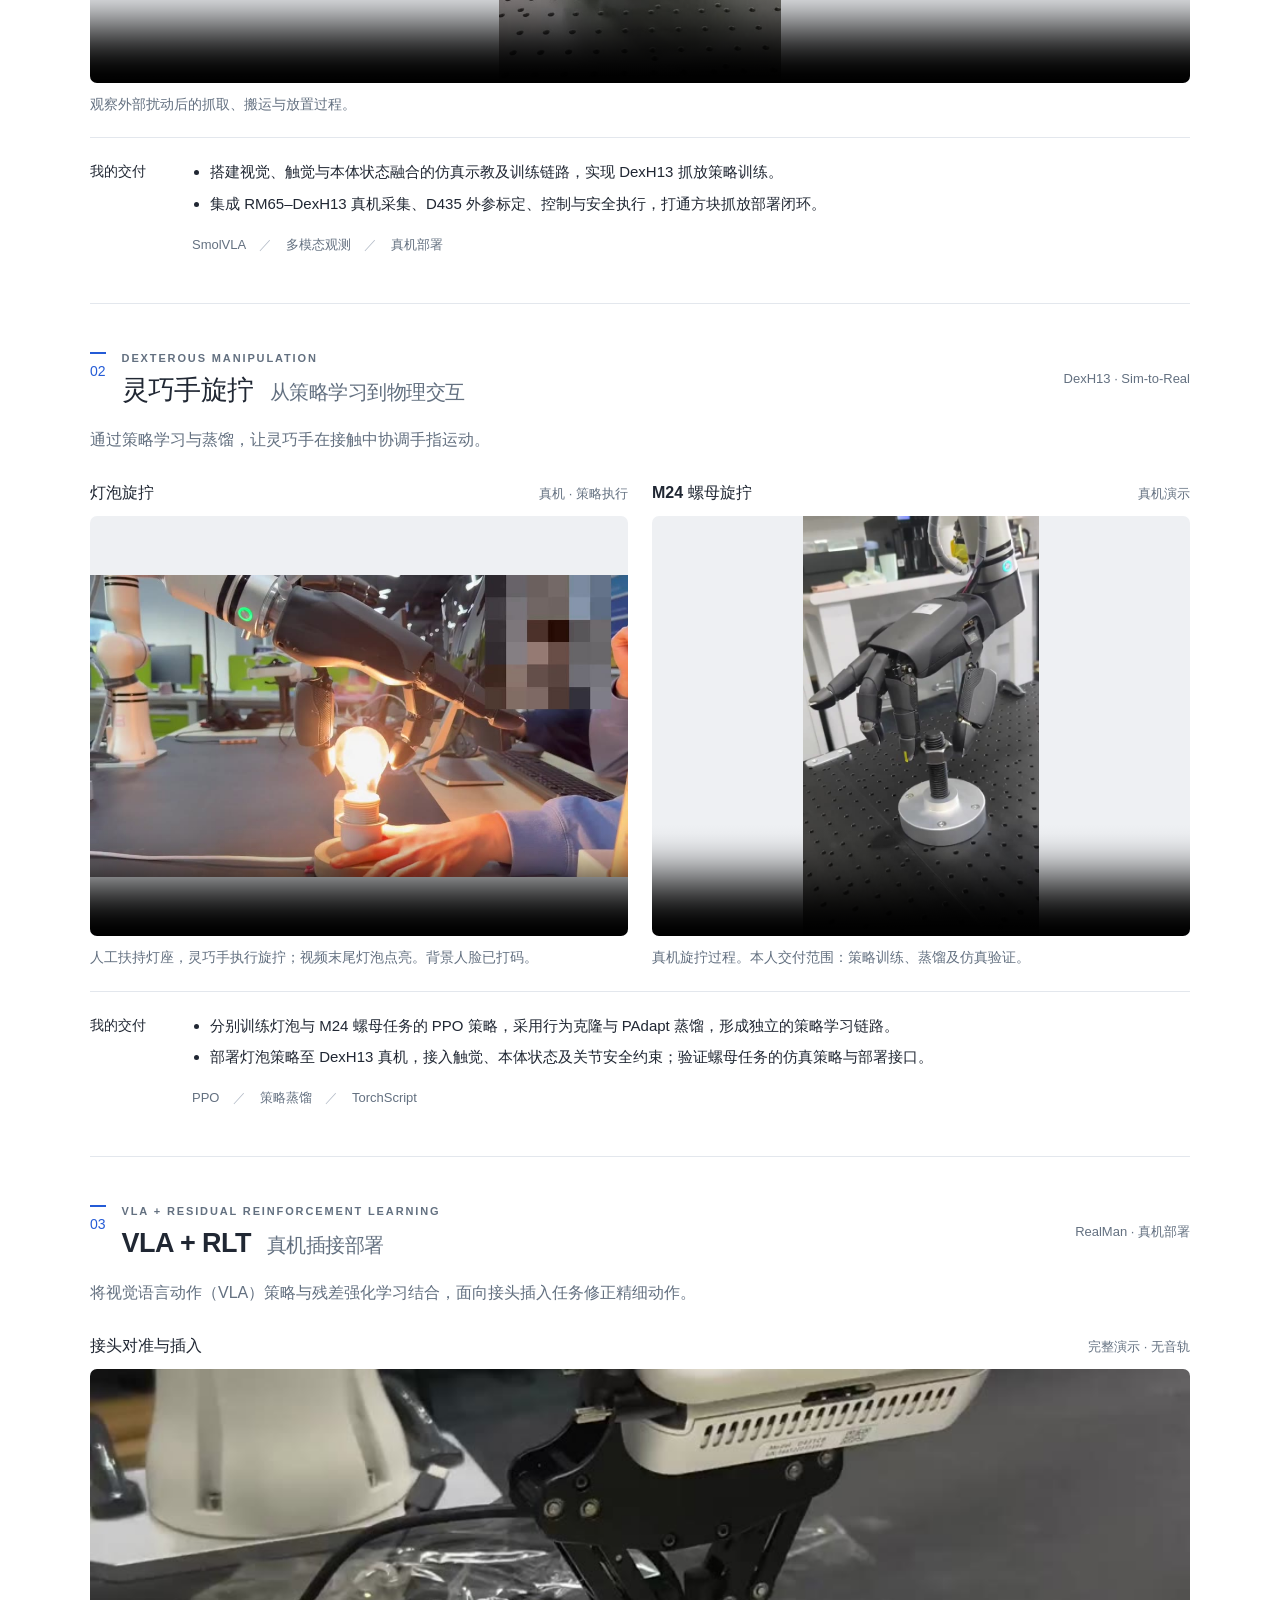
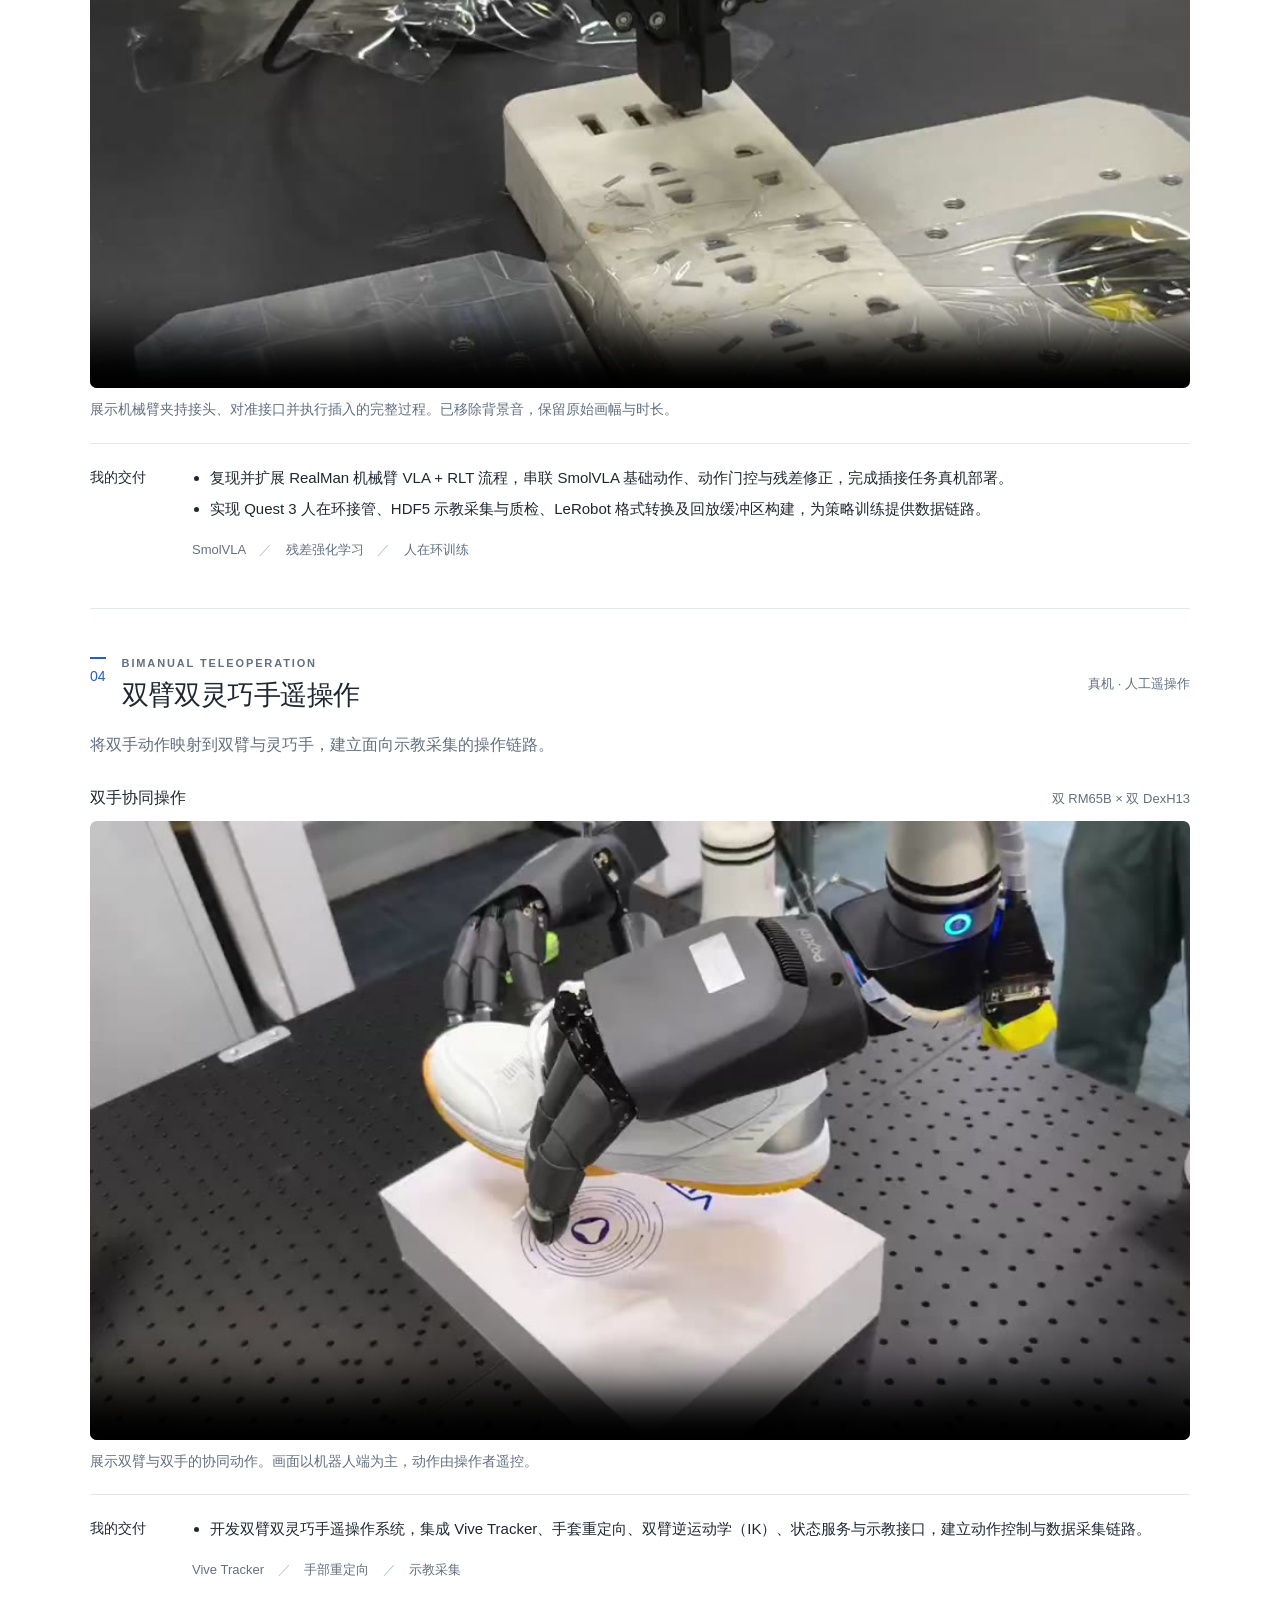
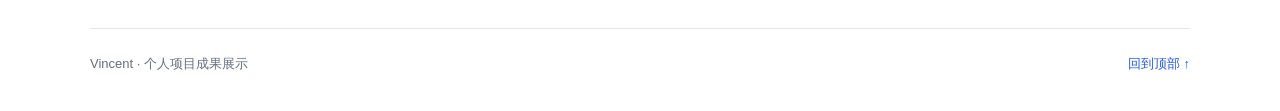
==== commit 0814344d: "Add full silent RLT real-robot deployment demo" ====
--- a/public/index.html
+++ b/public/index.html
@@ -3,7 +3,7 @@
 <head>
   <meta charset="utf-8">
   <meta name="viewport" content="width=device-width, initial-scale=1">
-  <meta name="description" content="Vincent 的简历个人项目成果展示：触觉 SmolVLA、灵巧手旋拧与双臂遥操作完整视频及个人技术交付。">
+  <meta name="description" content="Vincent 的简历个人项目成果展示：触觉 SmolVLA、灵巧手旋拧、VLA + RLT 真机部署与双臂遥操作完整视频及个人技术交付。">
   <meta name="theme-color" content="#ffffff">
   <title>Vincent 的简历 · 个人项目成果展示</title>
   <link rel="icon" href="data:,">
@@ -20,6 +20,7 @@
   <nav aria-label="项目导航">
     <a href="#tactile">触觉 SmolVLA <span aria-hidden="true">↗</span></a>
     <a href="#dexterity">灵巧手旋拧 <span aria-hidden="true">↗</span></a>
+    <a href="#rlt">RLT 真机部署 <span aria-hidden="true">↗</span></a>
     <a href="#teleoperation">双臂遥操作 <span aria-hidden="true">↗</span></a>
   </nav>
   <p class="full-video-note">完整视频 · 保留原始画幅与时长</p>
@@ -68,8 +69,19 @@
   <div class="contribution"><h3>我的交付</h3><ul><li>分别训练灯泡与 M24 螺母任务的 PPO 策略，采用行为克隆与 PAdapt 蒸馏，形成独立的策略学习链路。</li><li id="rotation-delivery">部署灯泡策略至 DexH13 真机，接入触觉、本体状态及关节安全约束；验证螺母任务的仿真策略与部署接口。</li></ul></div>
   <p class="tech">PPO <span>／</span> 策略蒸馏 <span>／</span> TorchScript</p>
 </section>
+<section id="rlt" aria-labelledby="rlt-title">
+  <div class="section-heading"><span class="section-number" aria-hidden="true">03</span><div><p class="eyebrow">VLA + RESIDUAL REINFORCEMENT LEARNING</p><h2 id="rlt-title">VLA + RLT<span class="title-detail">真机插接部署</span></h2></div><span class="context">RealMan · 真机部署</span></div>
+  <p class="intro">将视觉语言动作（VLA）策略与残差强化学习结合，面向接头插入任务修正精细动作。</p>
+  <figure class="wide-figure">
+    <figcaption class="video-heading"><h3>接头对准与插入</h3><span>完整演示 · 无音轨</span></figcaption>
+    <div class="video-shell landscape"><video id="rlt-video" controls muted playsinline preload="none" poster="assets/rlt.jpg" aria-label="VLA 加 RLT 真机接头插入完整演示，无音轨" src="assets/rlt.mp4"><track kind="captions" src="assets/rlt.vtt" srclang="zh" label="中文说明" default></video></div>
+    <p class="caption">展示机械臂夹持接头、对准接口并执行插入的完整过程。已移除背景音，保留原始画幅与时长。</p>
+  </figure>
+  <div class="contribution"><h3>我的交付</h3><ul><li>复现并扩展 RealMan 机械臂 VLA + RLT 流程，串联 SmolVLA 基础动作、动作门控与残差修正，完成插接任务真机部署。</li><li>实现 Quest 3 人在环接管、HDF5 示教采集与质检、LeRobot 格式转换及回放缓冲区构建，为策略训练提供数据链路。</li></ul></div>
+  <p class="tech">SmolVLA <span>／</span> 残差强化学习 <span>／</span> 人在环训练</p>
+</section>
 <section id="teleoperation" aria-labelledby="teleop-title">
-  <div class="section-heading"><span class="section-number" aria-hidden="true">03</span><div><p class="eyebrow">BIMANUAL TELEOPERATION</p><h2 id="teleop-title">双臂双灵巧手遥操作</h2></div><span class="context">真机 · 人工遥操作</span></div>
+  <div class="section-heading"><span class="section-number" aria-hidden="true">04</span><div><p class="eyebrow">BIMANUAL TELEOPERATION</p><h2 id="teleop-title">双臂双灵巧手遥操作</h2></div><span class="context">真机 · 人工遥操作</span></div>
   <p class="intro">将双手动作映射到双臂与灵巧手，建立面向示教采集的操作链路。</p>
   <figure class="wide-figure"><figcaption class="video-heading"><h3>双手协同操作</h3><span>双 RM65B × 双 DexH13</span></figcaption><div class="video-shell landscape"><video controls muted playsinline preload="none" poster="assets/teleop.jpg" aria-label="双臂双灵巧手人工遥操作演示" src="assets/teleop.mp4"><track kind="captions" src="assets/teleop.vtt" srclang="zh" label="中文说明" default></video></div><p class="caption">展示双臂与双手的协同动作。画面以机器人端为主，动作由操作者遥控。</p></figure>
   <div class="contribution"><h3>我的交付</h3><ul><li>开发双臂双灵巧手遥操作系统，集成 Vive Tracker、手套重定向、双臂逆运动学（IK）、状态服务与示教接口，建立动作控制与数据采集链路。</li></ul></div>
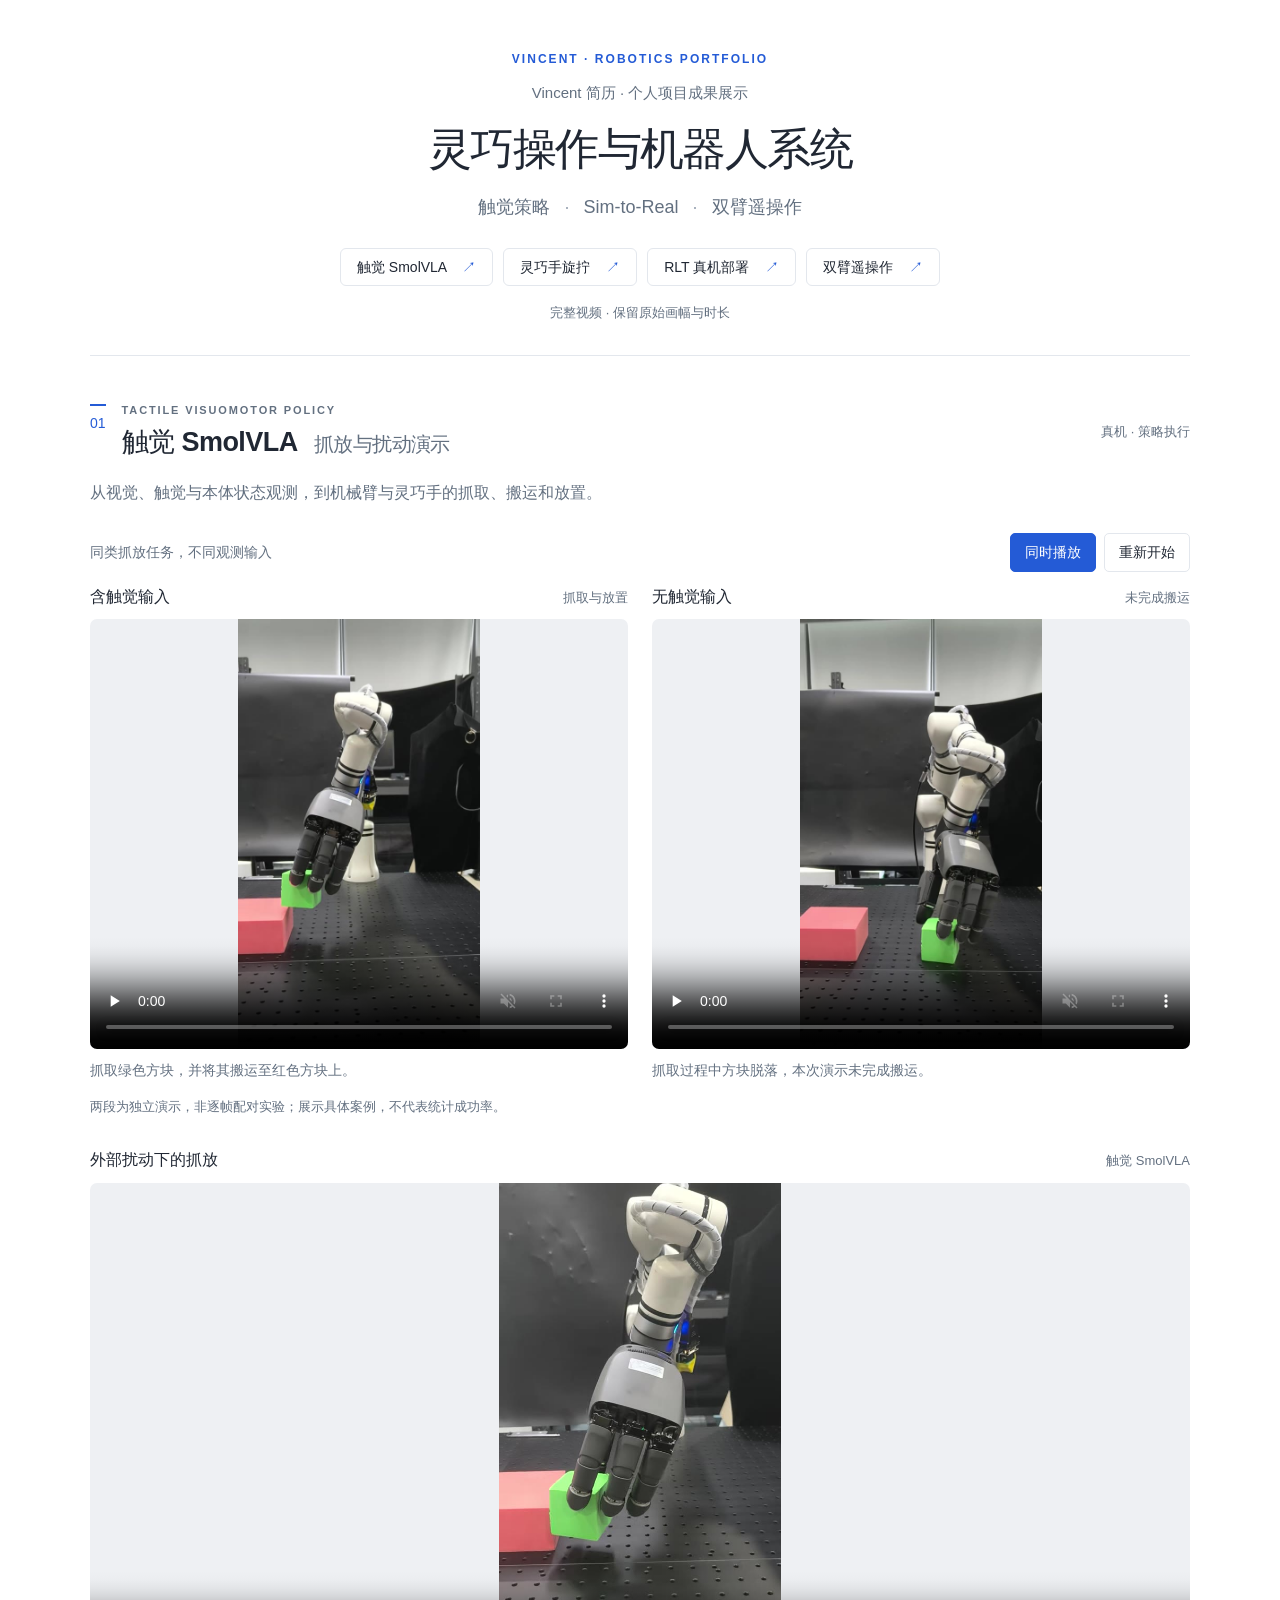
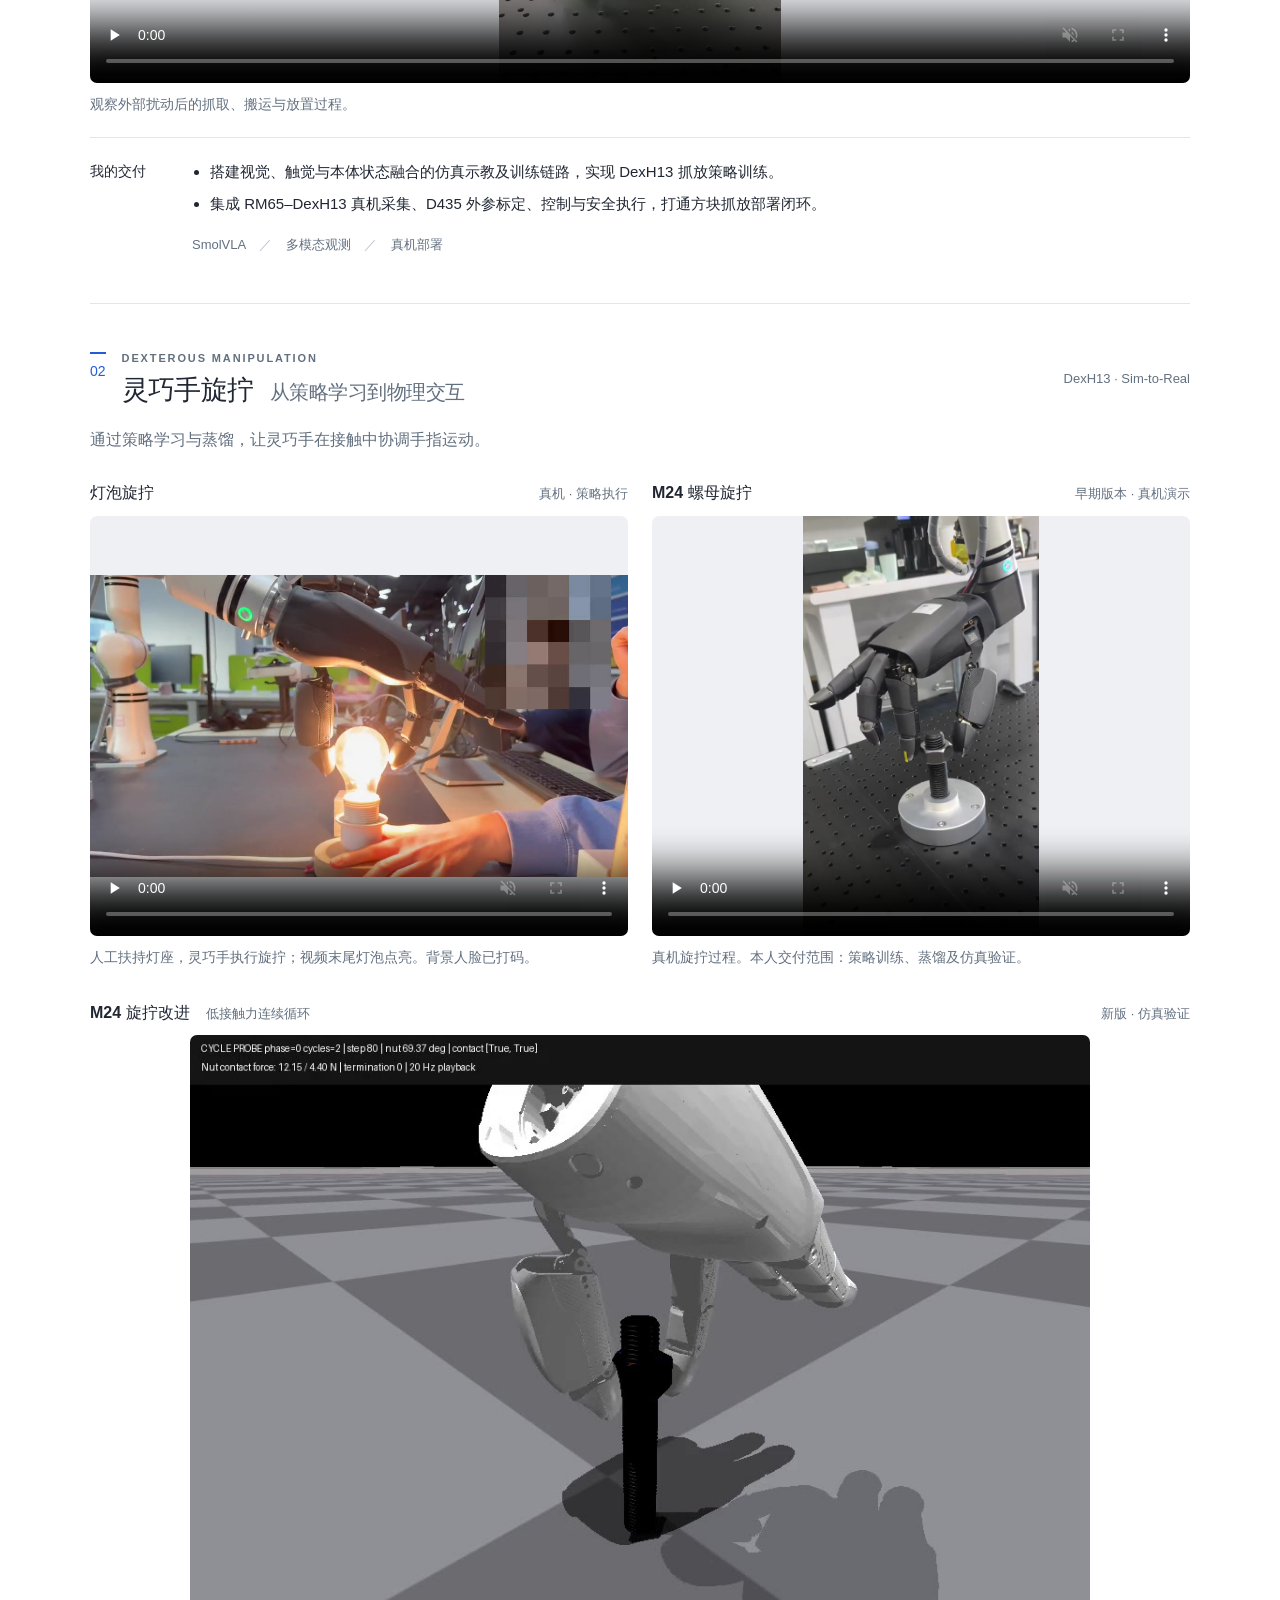
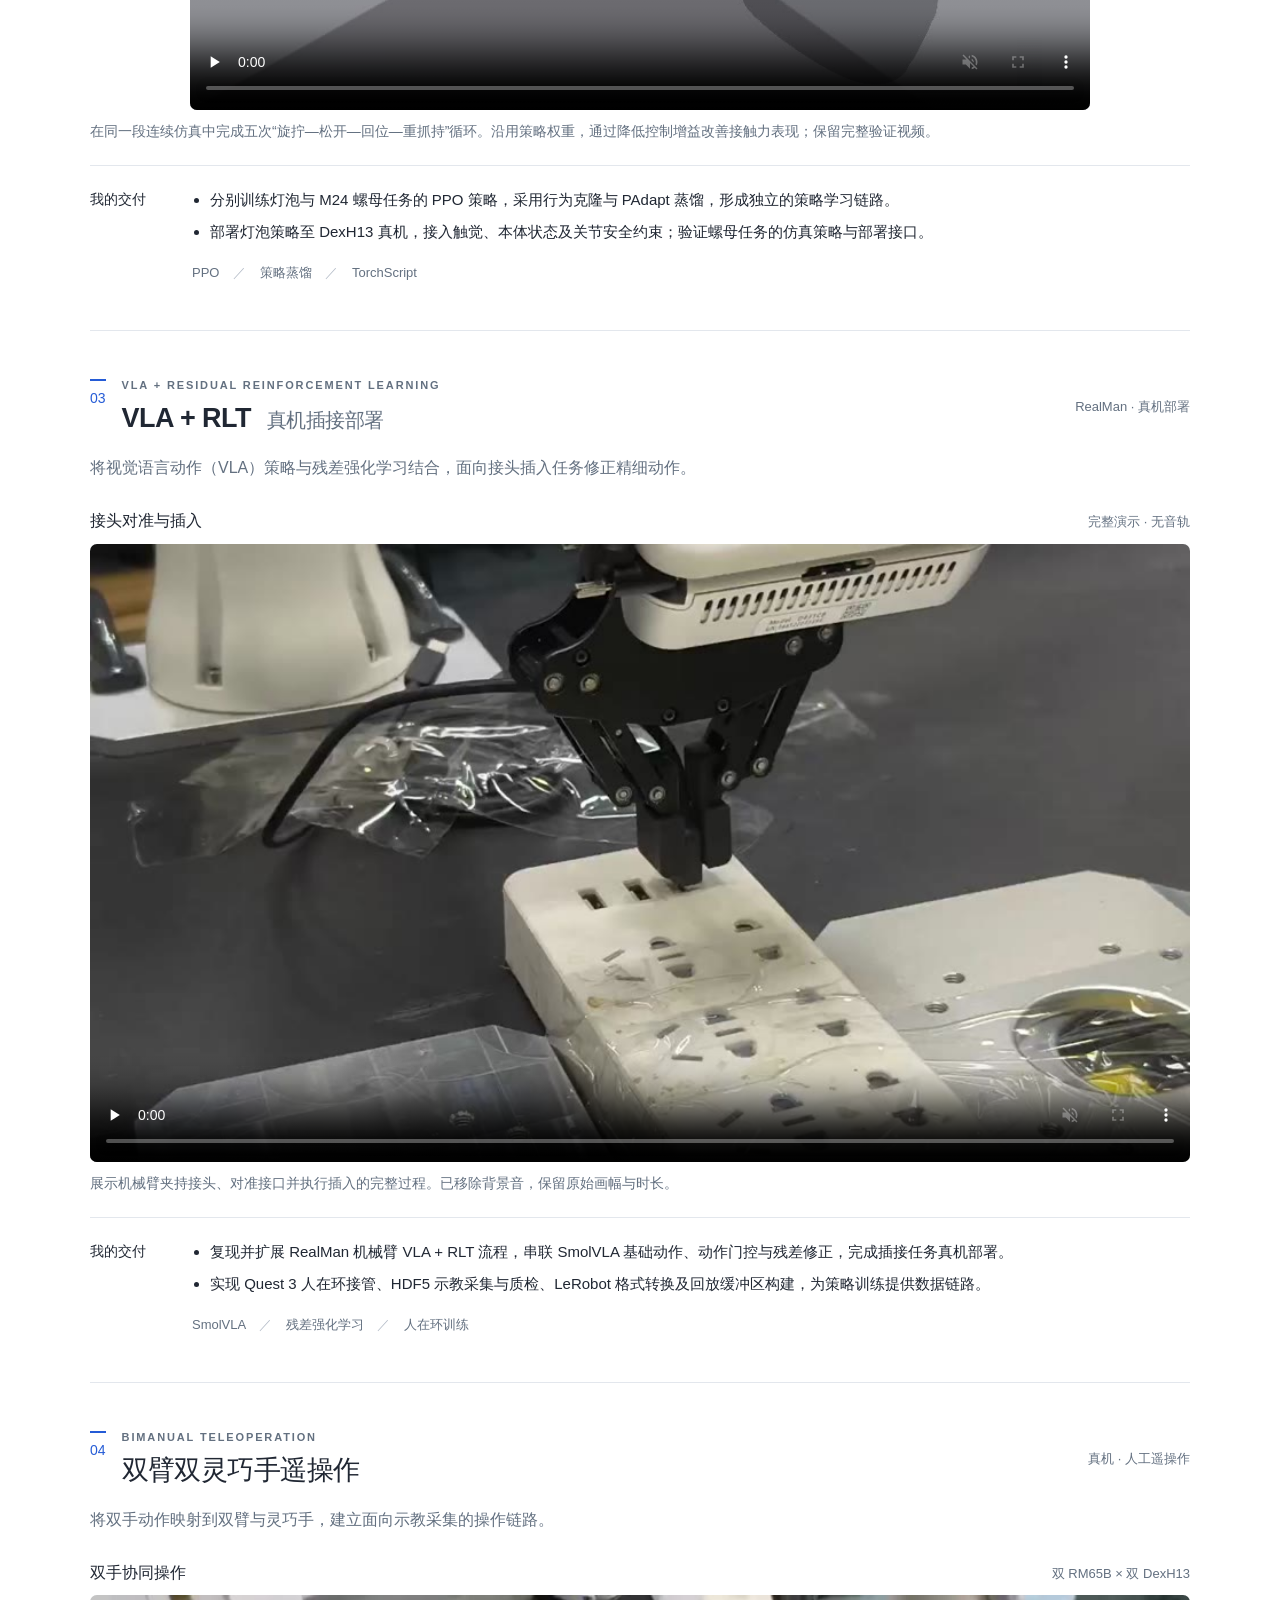
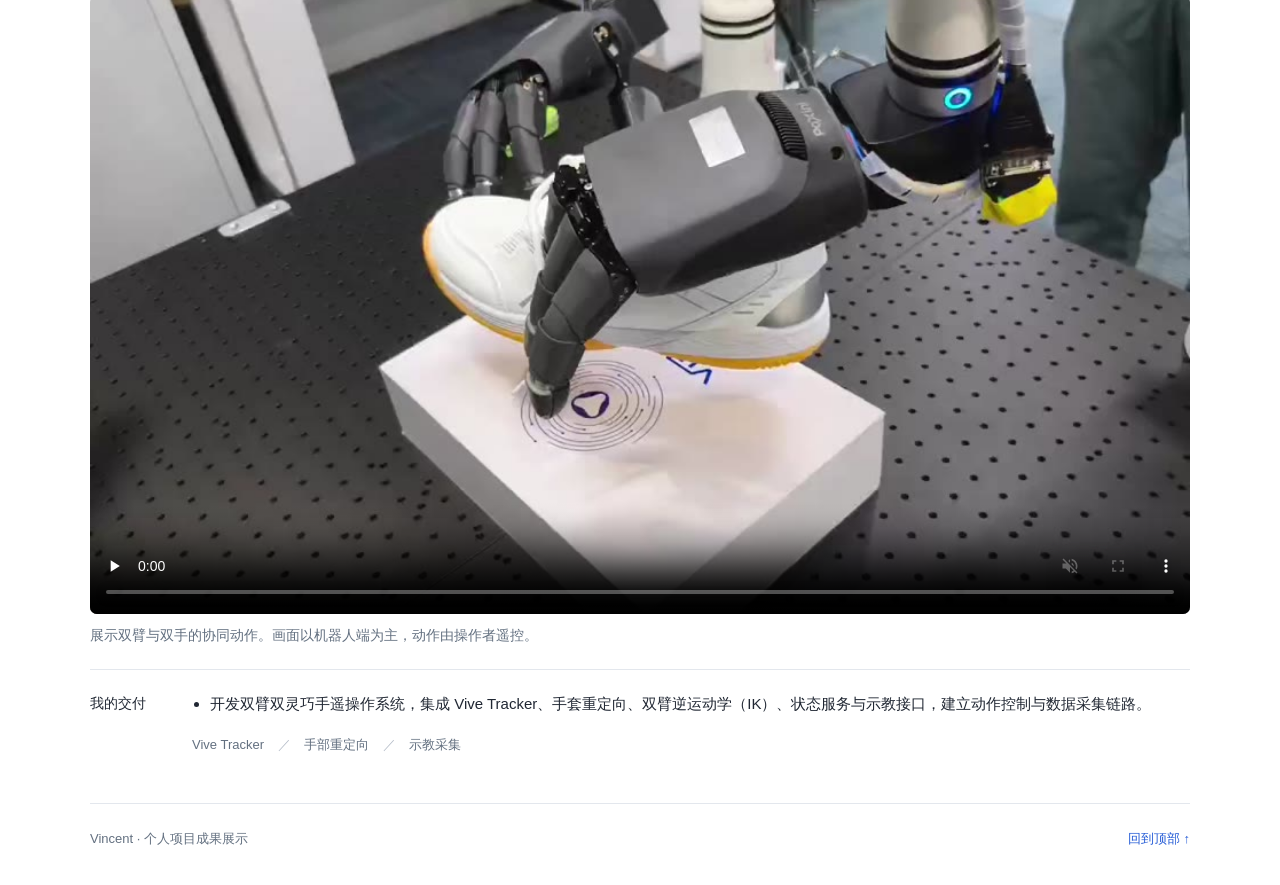
==== commit 0bba35d2: "Add improved M24 low-contact-force simulation demo" ====
--- a/public/index.html
+++ b/public/index.html
@@ -61,11 +61,16 @@
       <p class="caption">人工扶持灯座，灵巧手执行旋拧；视频末尾灯泡点亮。背景人脸已打码。</p>
     </figure>
     <figure>
-      <figcaption class="video-heading"><h3>M24 螺母旋拧</h3><span>真机演示</span></figcaption>
+      <figcaption class="video-heading"><h3>M24 螺母旋拧</h3><span>早期版本 · 真机演示</span></figcaption>
       <div class="video-shell portrait"><video controls muted playsinline preload="none" poster="assets/nut.jpg" aria-label="M24 螺母真机旋拧演示" src="assets/nut.mp4"><track kind="captions" src="assets/nut.vtt" srclang="zh" label="中文说明" default></video></div>
       <p class="caption">真机旋拧过程。本人交付范围：策略训练、蒸馏及仿真验证。</p>
     </figure>
   </div>
+  <figure class="wide-figure m24-update" id="m24-improved">
+    <figcaption class="video-heading"><h3>M24 旋拧改进<span class="title-detail">低接触力连续循环</span></h3><span>新版 · 仿真验证</span></figcaption>
+    <div class="video-shell simulation"><video id="nut-improved-video" controls muted playsinline preload="none" poster="assets/nut-improved.jpg" aria-label="新版 M24 低接触力连续旋拧仿真验证完整视频" src="assets/nut-improved.mp4"><track kind="captions" src="assets/nut-improved.vtt" srclang="zh" label="中文说明" default></video></div>
+    <p class="caption">在同一段连续仿真中完成五次“旋拧—松开—回位—重抓持”循环。沿用策略权重，通过降低控制增益改善接触力表现；保留完整验证视频。</p>
+  </figure>
   <div class="contribution"><h3>我的交付</h3><ul><li>分别训练灯泡与 M24 螺母任务的 PPO 策略，采用行为克隆与 PAdapt 蒸馏，形成独立的策略学习链路。</li><li id="rotation-delivery">部署灯泡策略至 DexH13 真机，接入触觉、本体状态及关节安全约束；验证螺母任务的仿真策略与部署接口。</li></ul></div>
   <p class="tech">PPO <span>／</span> 策略蒸馏 <span>／</span> TorchScript</p>
 </section>
--- a/public/styles.css
+++ b/public/styles.css
@@ -8,3 +8,5 @@
 .full-video-note{font-size:13px;color:var(--muted);margin:16px 0 -12px}
 
 .portfolio-owner{font-size:15px;color:var(--muted);margin:0 0 14px}
+
+.m24-update{margin-top:30px;scroll-margin-top:24px}.simulation{aspect-ratio:4/3;max-width:900px;margin-inline:auto}
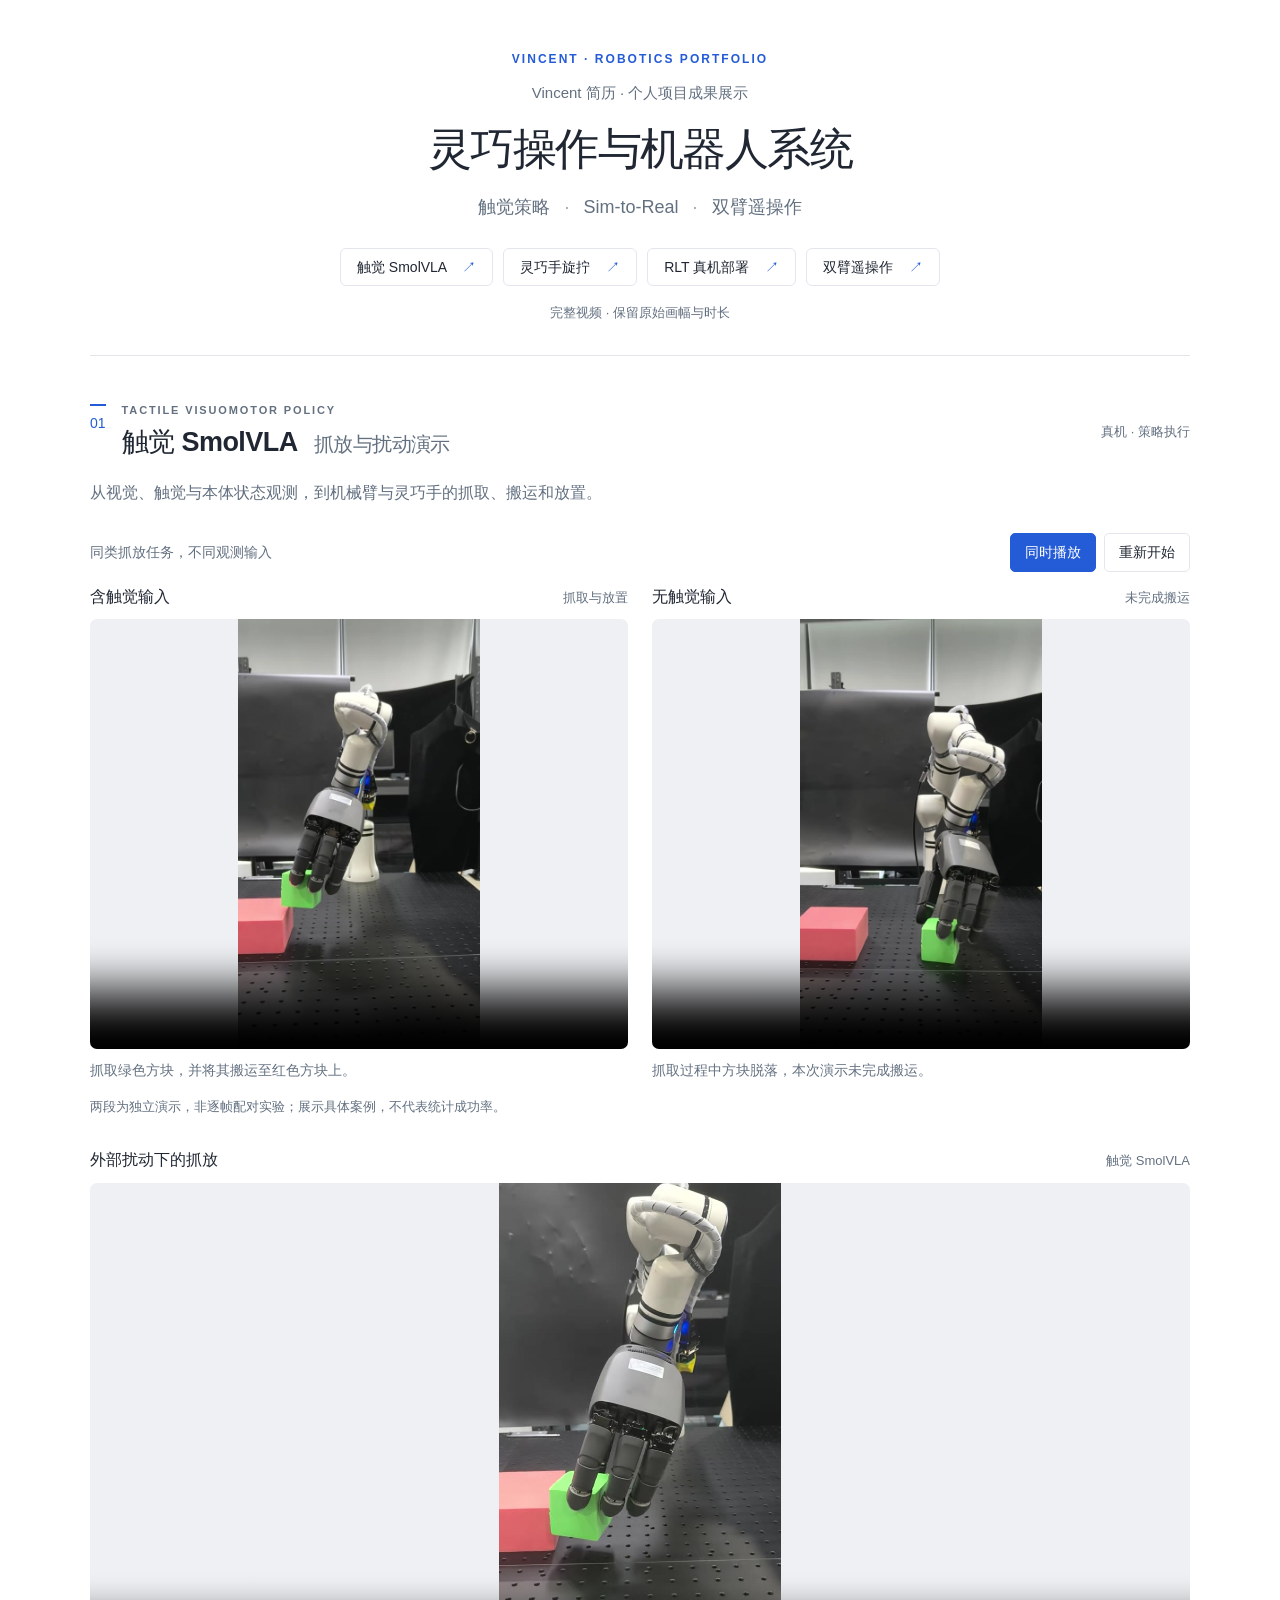
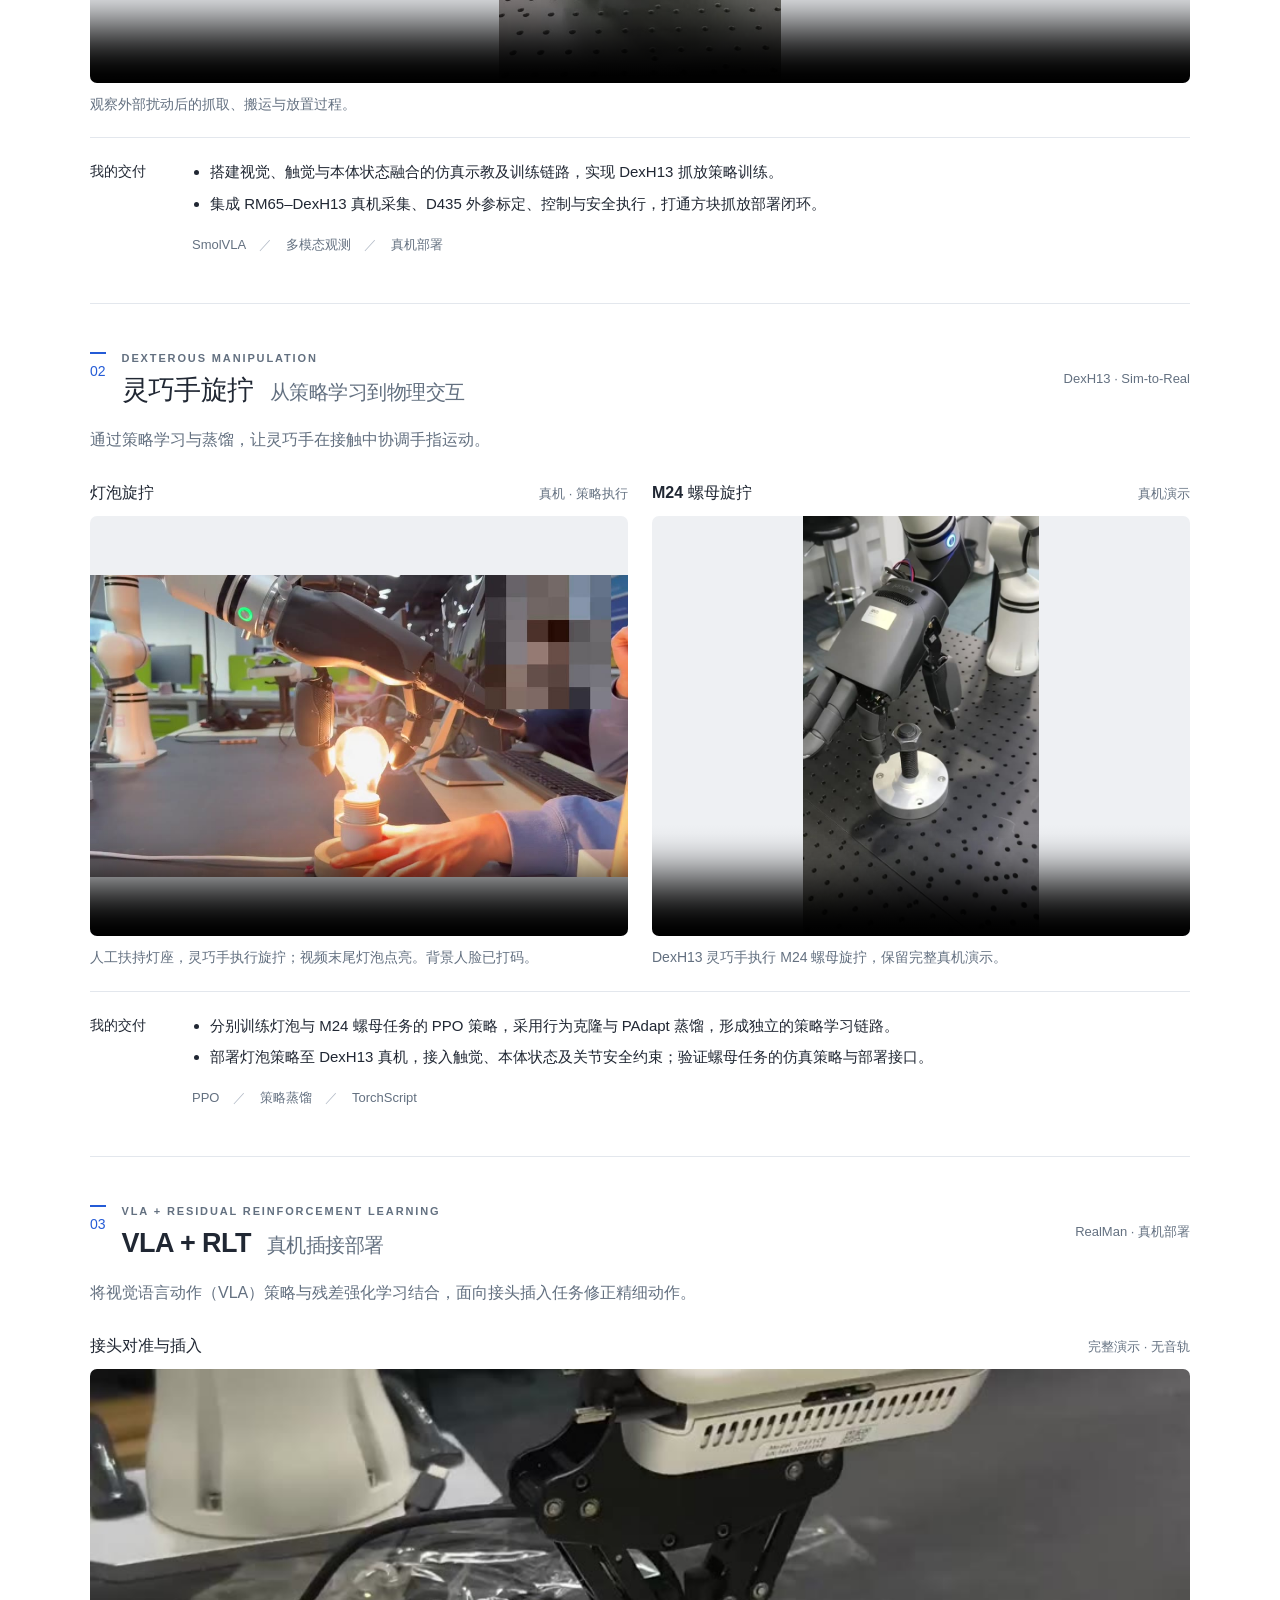
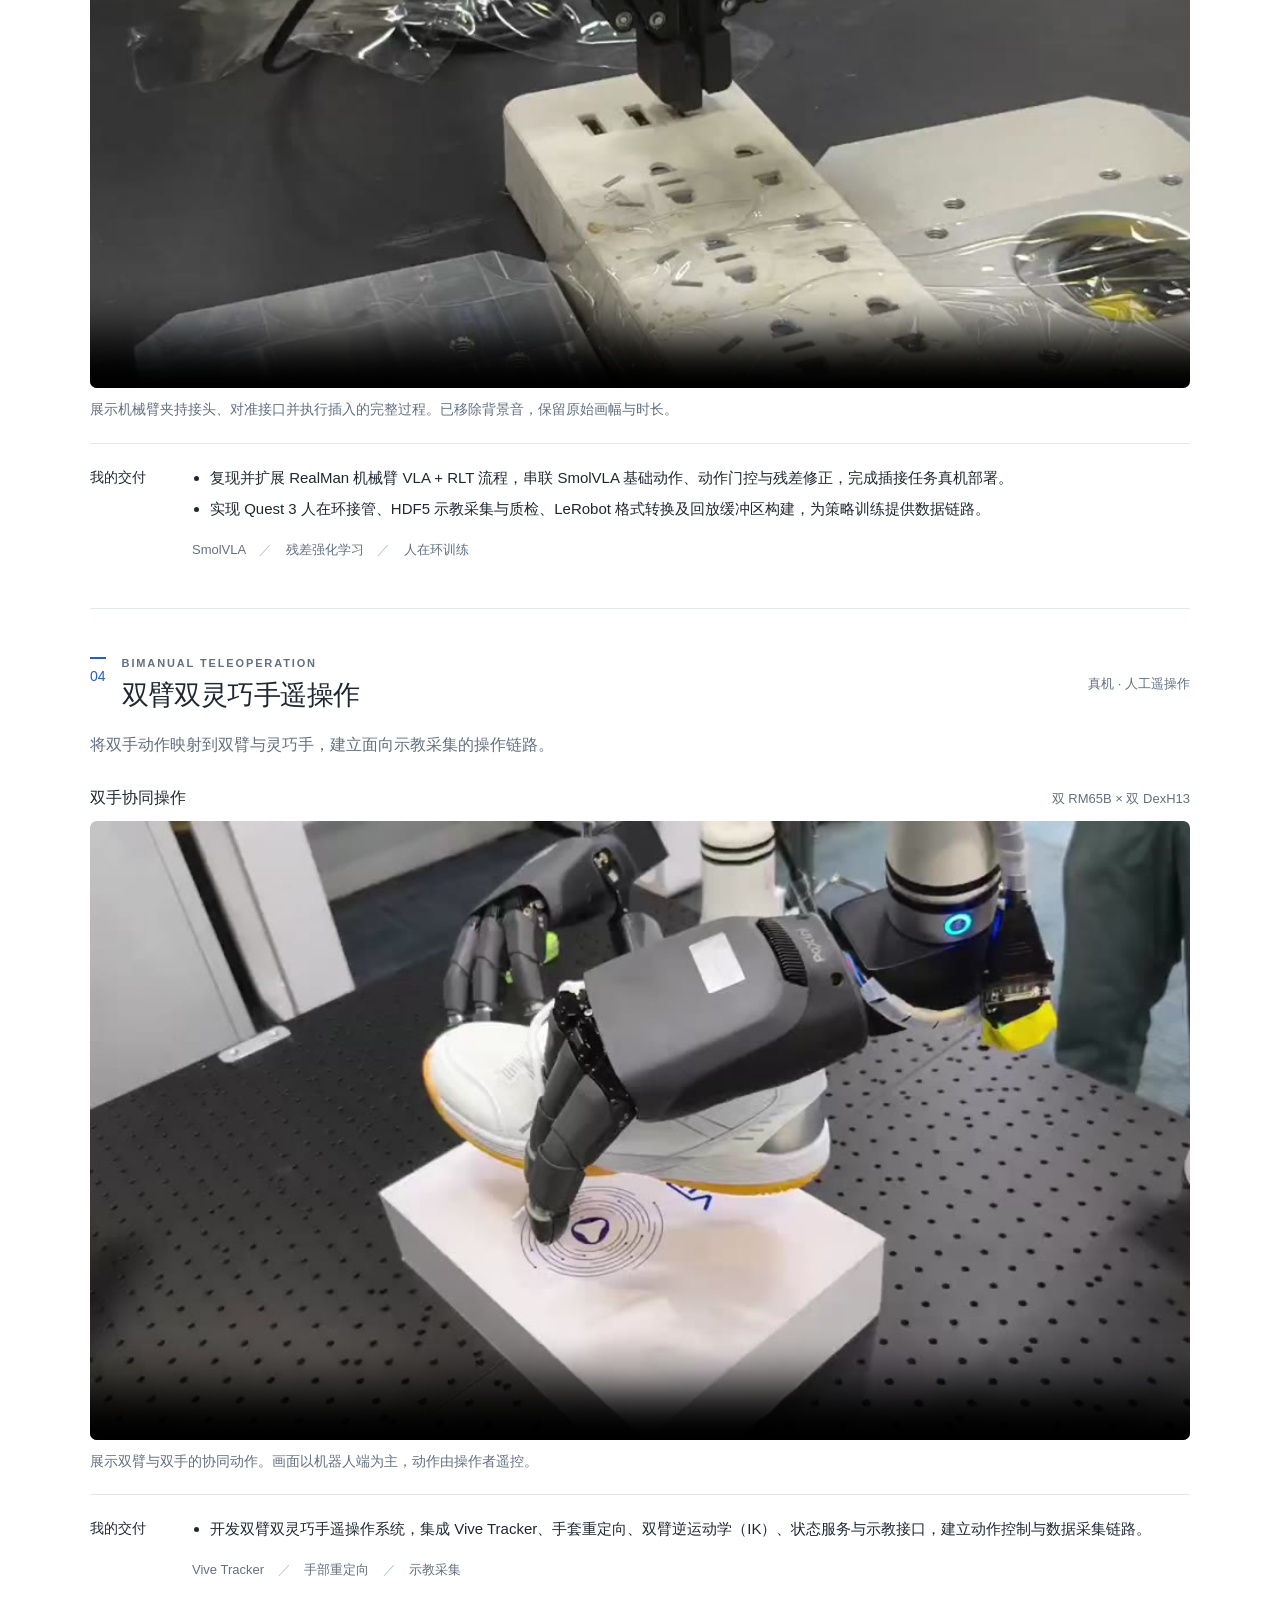
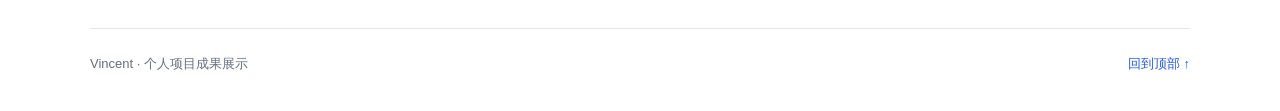
==== commit 96de8bbf: "Replace M24 videos with latest complete real-robot demo" ====
--- a/public/index.html
+++ b/public/index.html
@@ -60,17 +60,12 @@
       <div class="video-shell landscape"><video controls muted playsinline preload="none" poster="assets/bulb.jpg?v=face-redacted-1" aria-label="灵巧手真机灯泡旋拧演示" src="assets/bulb.mp4?v=face-redacted-1"><track kind="captions" src="assets/bulb.vtt" srclang="zh" label="中文说明" default></video></div>
       <p class="caption">人工扶持灯座，灵巧手执行旋拧；视频末尾灯泡点亮。背景人脸已打码。</p>
     </figure>
-    <figure>
-      <figcaption class="video-heading"><h3>M24 螺母旋拧</h3><span>早期版本 · 真机演示</span></figcaption>
-      <div class="video-shell portrait"><video controls muted playsinline preload="none" poster="assets/nut.jpg" aria-label="M24 螺母真机旋拧演示" src="assets/nut.mp4"><track kind="captions" src="assets/nut.vtt" srclang="zh" label="中文说明" default></video></div>
-      <p class="caption">真机旋拧过程。本人交付范围：策略训练、蒸馏及仿真验证。</p>
+    <figure id="m24-improved">
+      <figcaption class="video-heading"><h3>M24 螺母旋拧</h3><span>真机演示</span></figcaption>
+      <div class="video-shell portrait"><video controls muted playsinline preload="none" poster="assets/nut-current.jpg" aria-label="M24 螺母真机旋拧演示" src="assets/nut-current.mp4"><track kind="captions" src="assets/nut-current.vtt" srclang="zh" label="中文说明" default></video></div>
+      <p class="caption">DexH13 灵巧手执行 M24 螺母旋拧，保留完整真机演示。</p>
     </figure>
   </div>
-  <figure class="wide-figure m24-update" id="m24-improved">
-    <figcaption class="video-heading"><h3>M24 旋拧改进<span class="title-detail">低接触力连续循环</span></h3><span>新版 · 仿真验证</span></figcaption>
-    <div class="video-shell simulation"><video id="nut-improved-video" controls muted playsinline preload="none" poster="assets/nut-improved.jpg" aria-label="新版 M24 低接触力连续旋拧仿真验证完整视频" src="assets/nut-improved.mp4"><track kind="captions" src="assets/nut-improved.vtt" srclang="zh" label="中文说明" default></video></div>
-    <p class="caption">在同一段连续仿真中完成五次“旋拧—松开—回位—重抓持”循环。沿用策略权重，通过降低控制增益改善接触力表现；保留完整验证视频。</p>
-  </figure>
   <div class="contribution"><h3>我的交付</h3><ul><li>分别训练灯泡与 M24 螺母任务的 PPO 策略，采用行为克隆与 PAdapt 蒸馏，形成独立的策略学习链路。</li><li id="rotation-delivery">部署灯泡策略至 DexH13 真机，接入触觉、本体状态及关节安全约束；验证螺母任务的仿真策略与部署接口。</li></ul></div>
   <p class="tech">PPO <span>／</span> 策略蒸馏 <span>／</span> TorchScript</p>
 </section>
--- a/public/styles.css
+++ b/public/styles.css
@@ -9,4 +9,3 @@
 
 .portfolio-owner{font-size:15px;color:var(--muted);margin:0 0 14px}
 
-.m24-update{margin-top:30px;scroll-margin-top:24px}.simulation{aspect-ratio:4/3;max-width:900px;margin-inline:auto}
